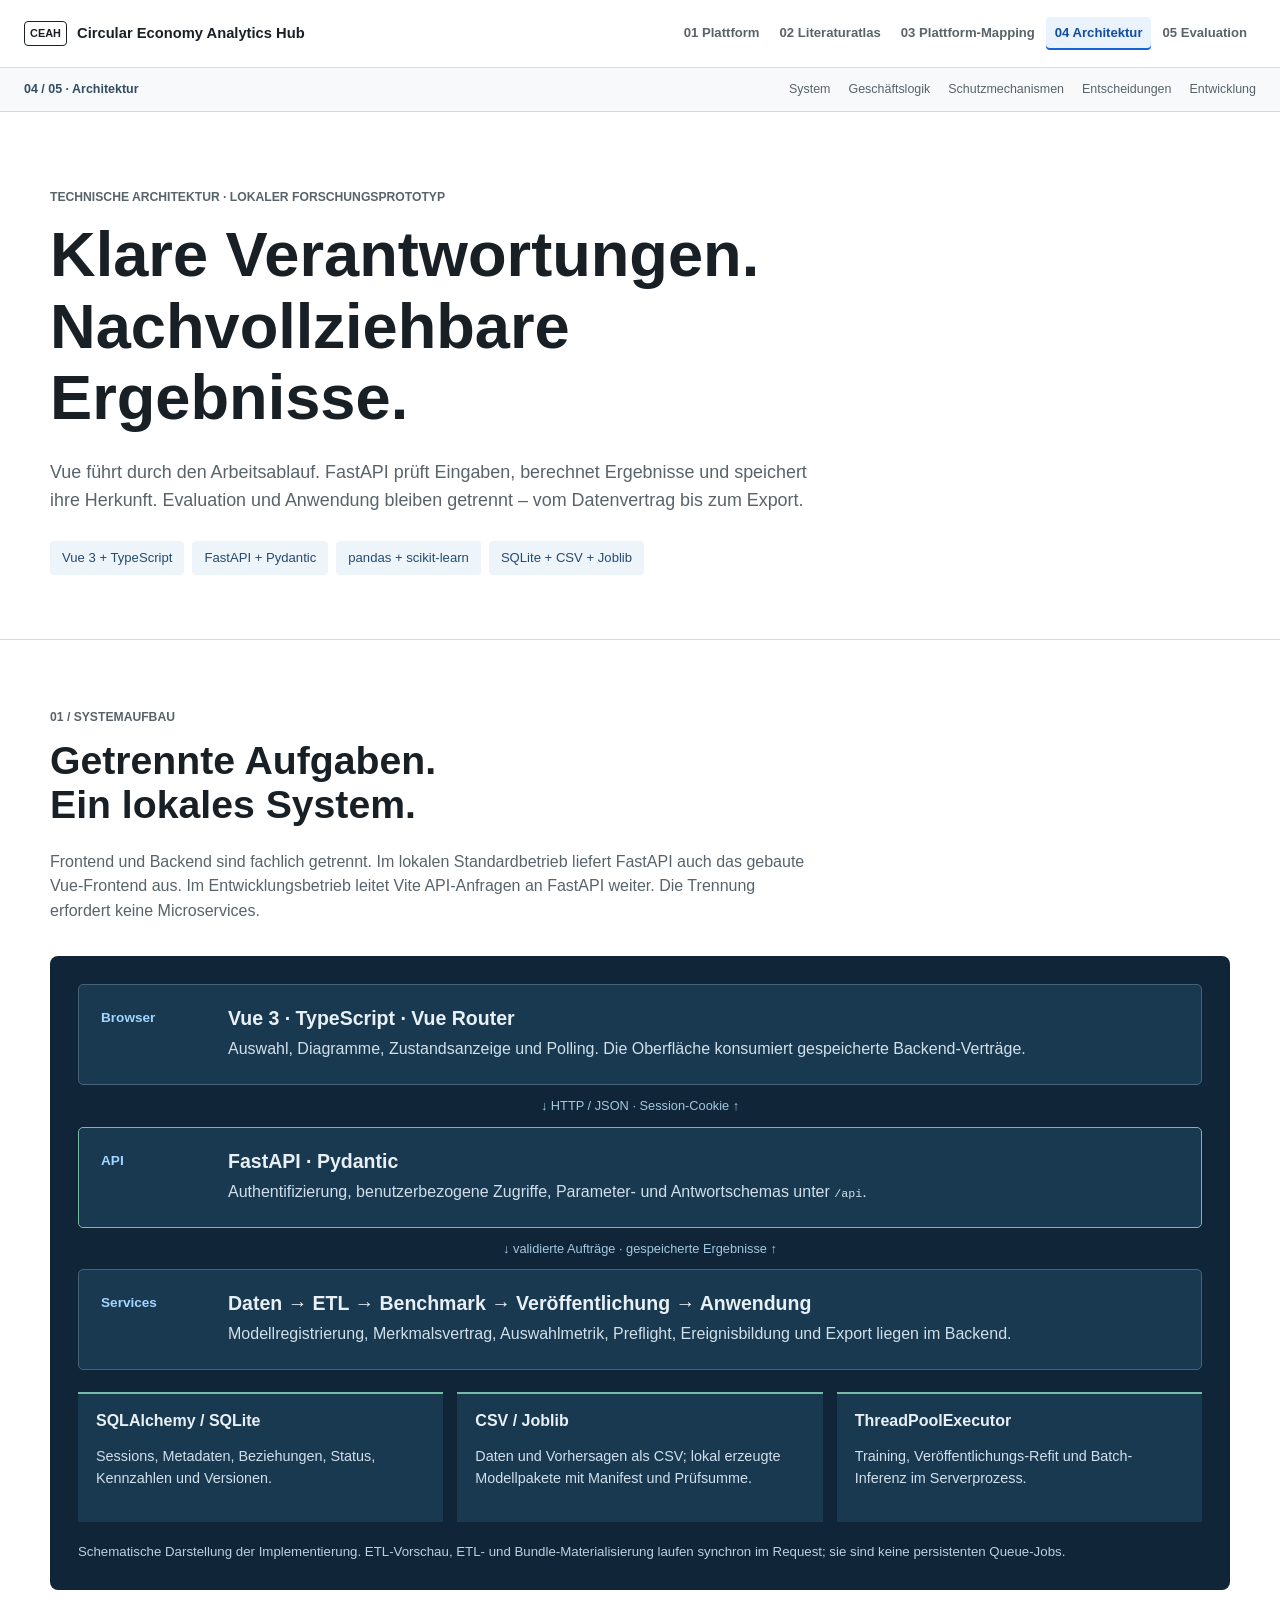
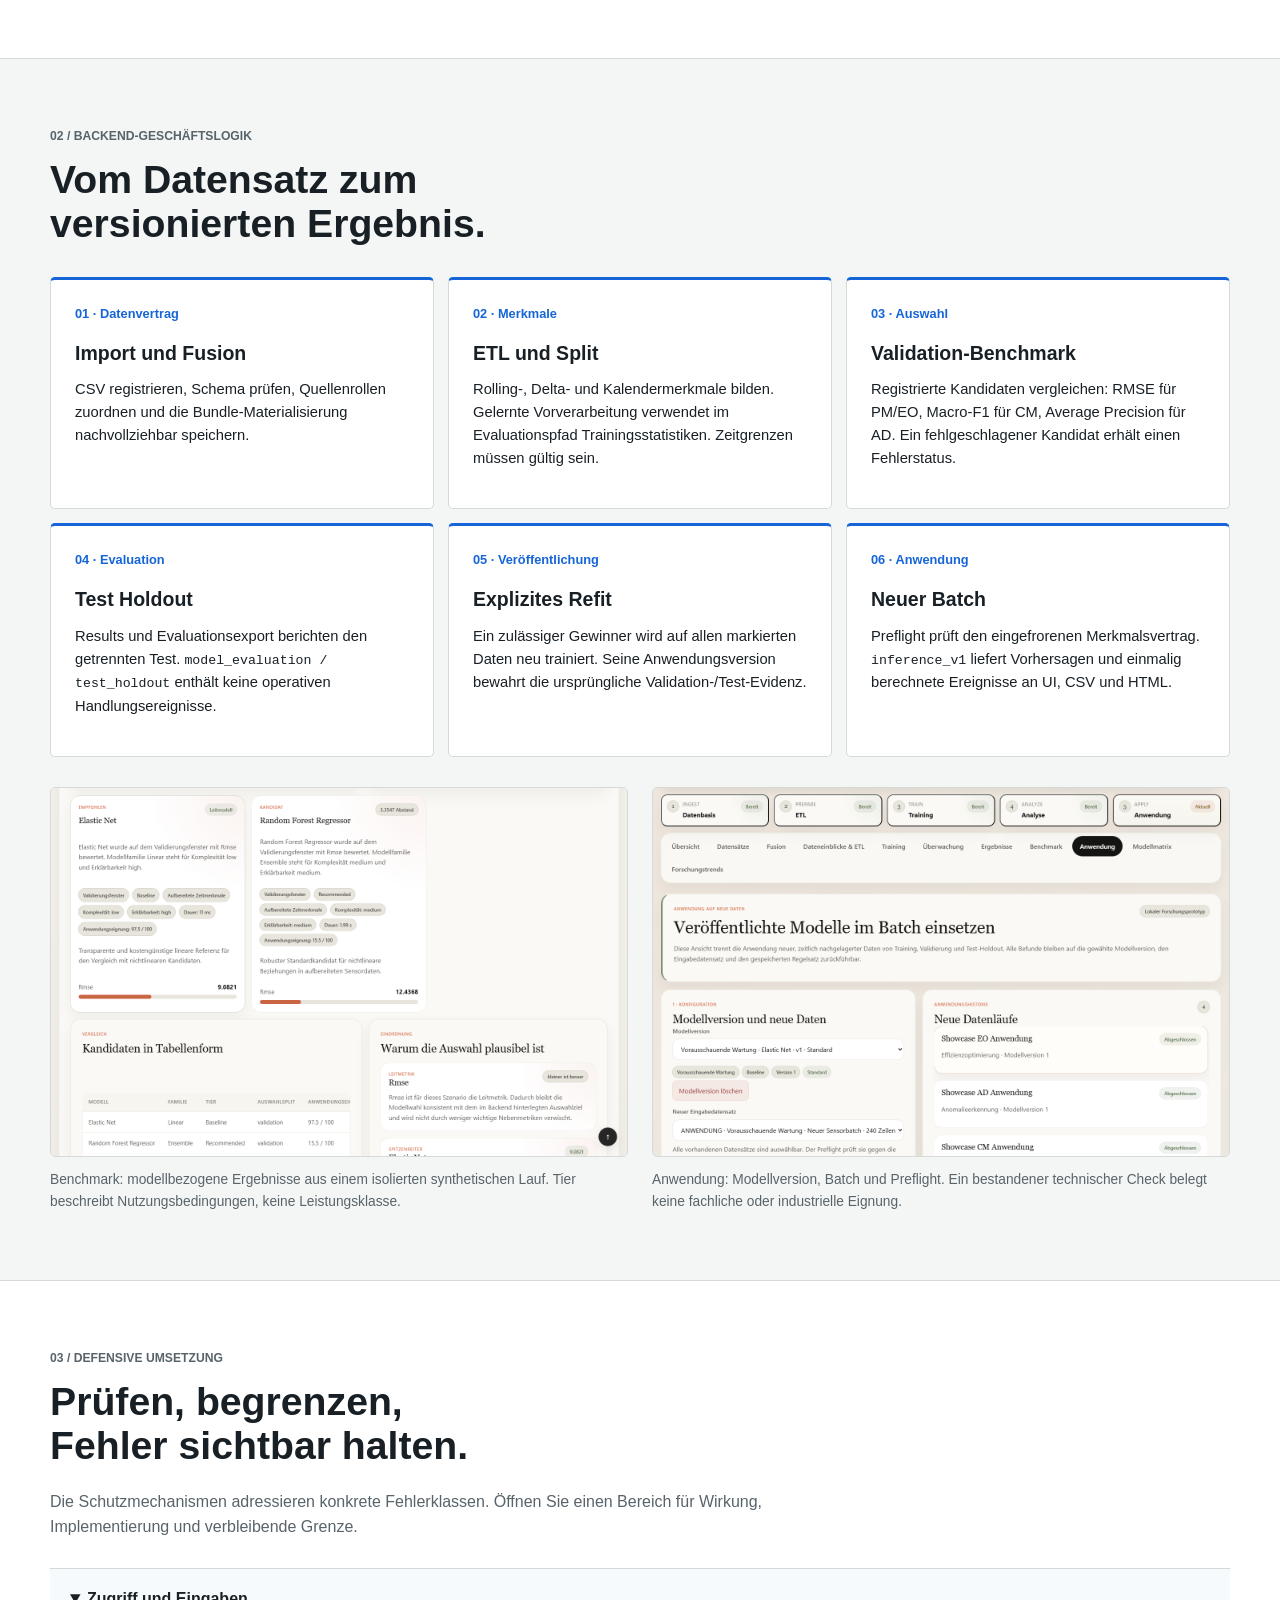
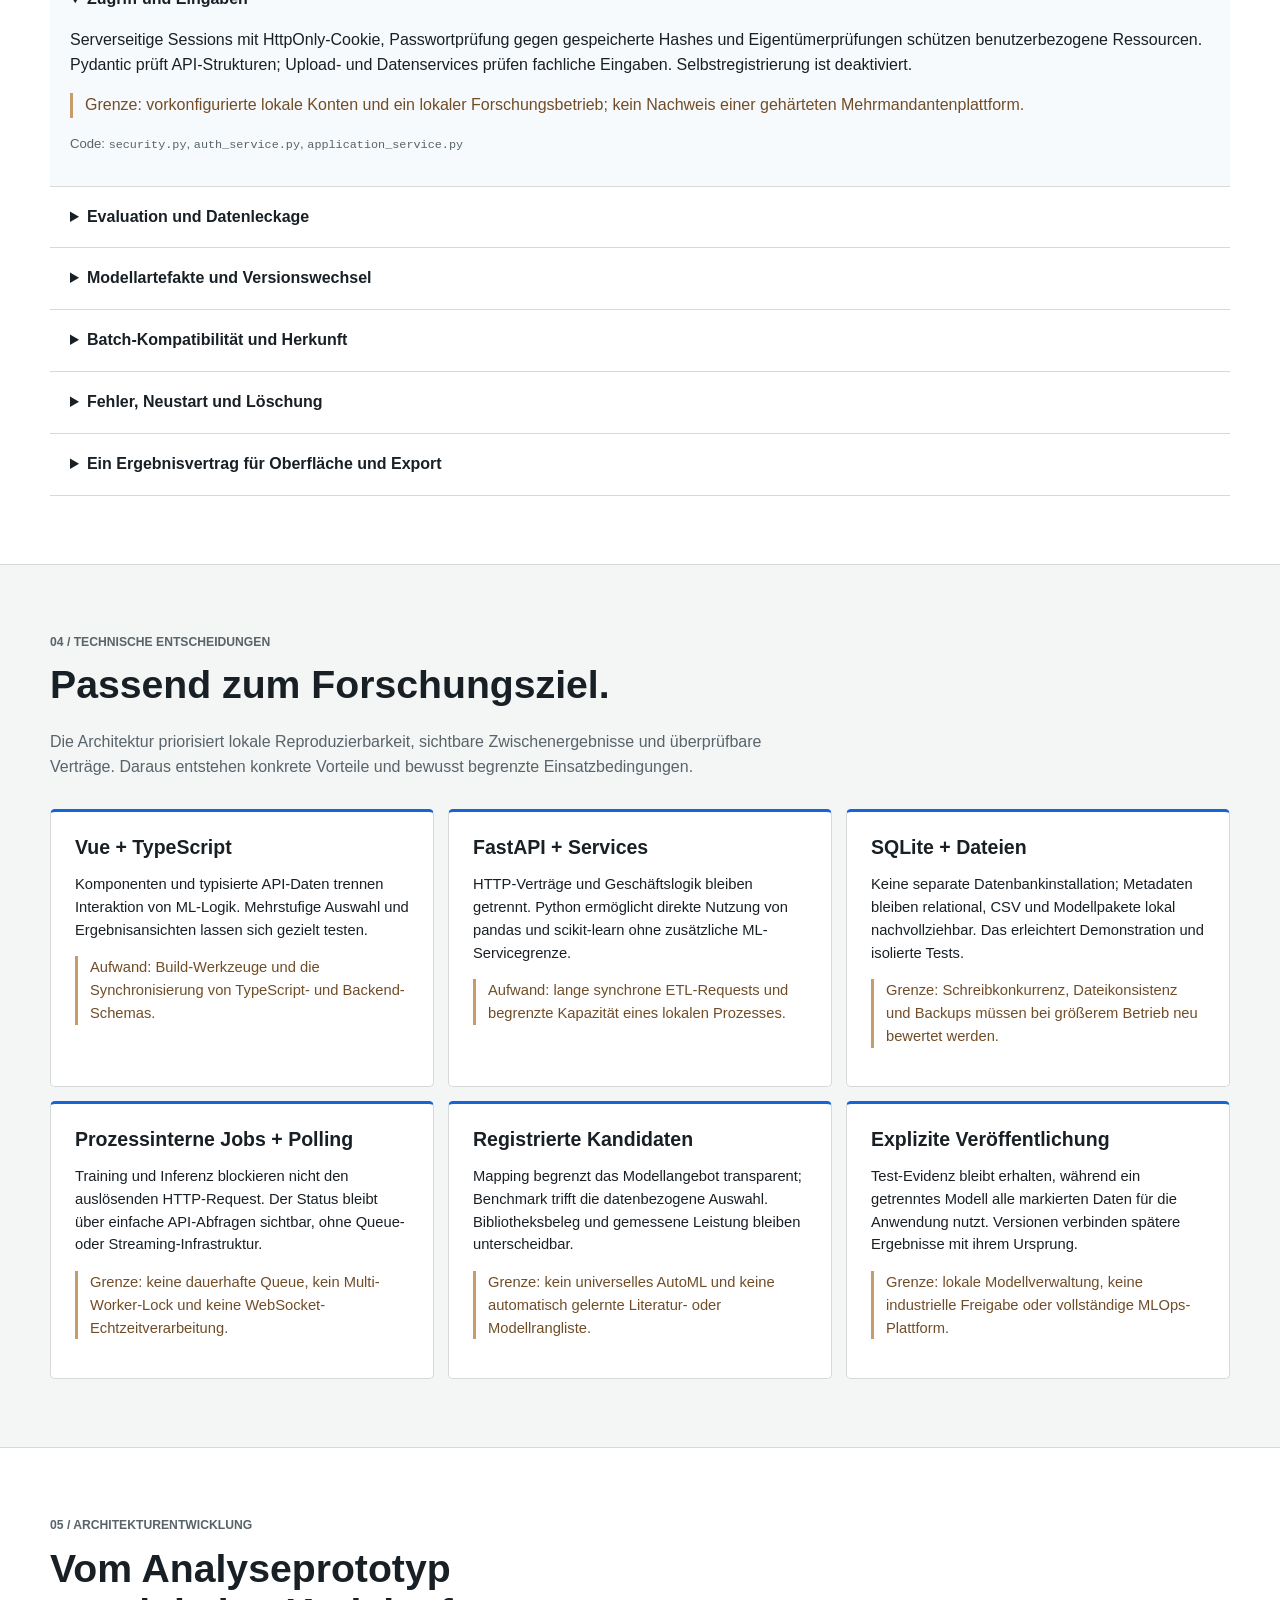
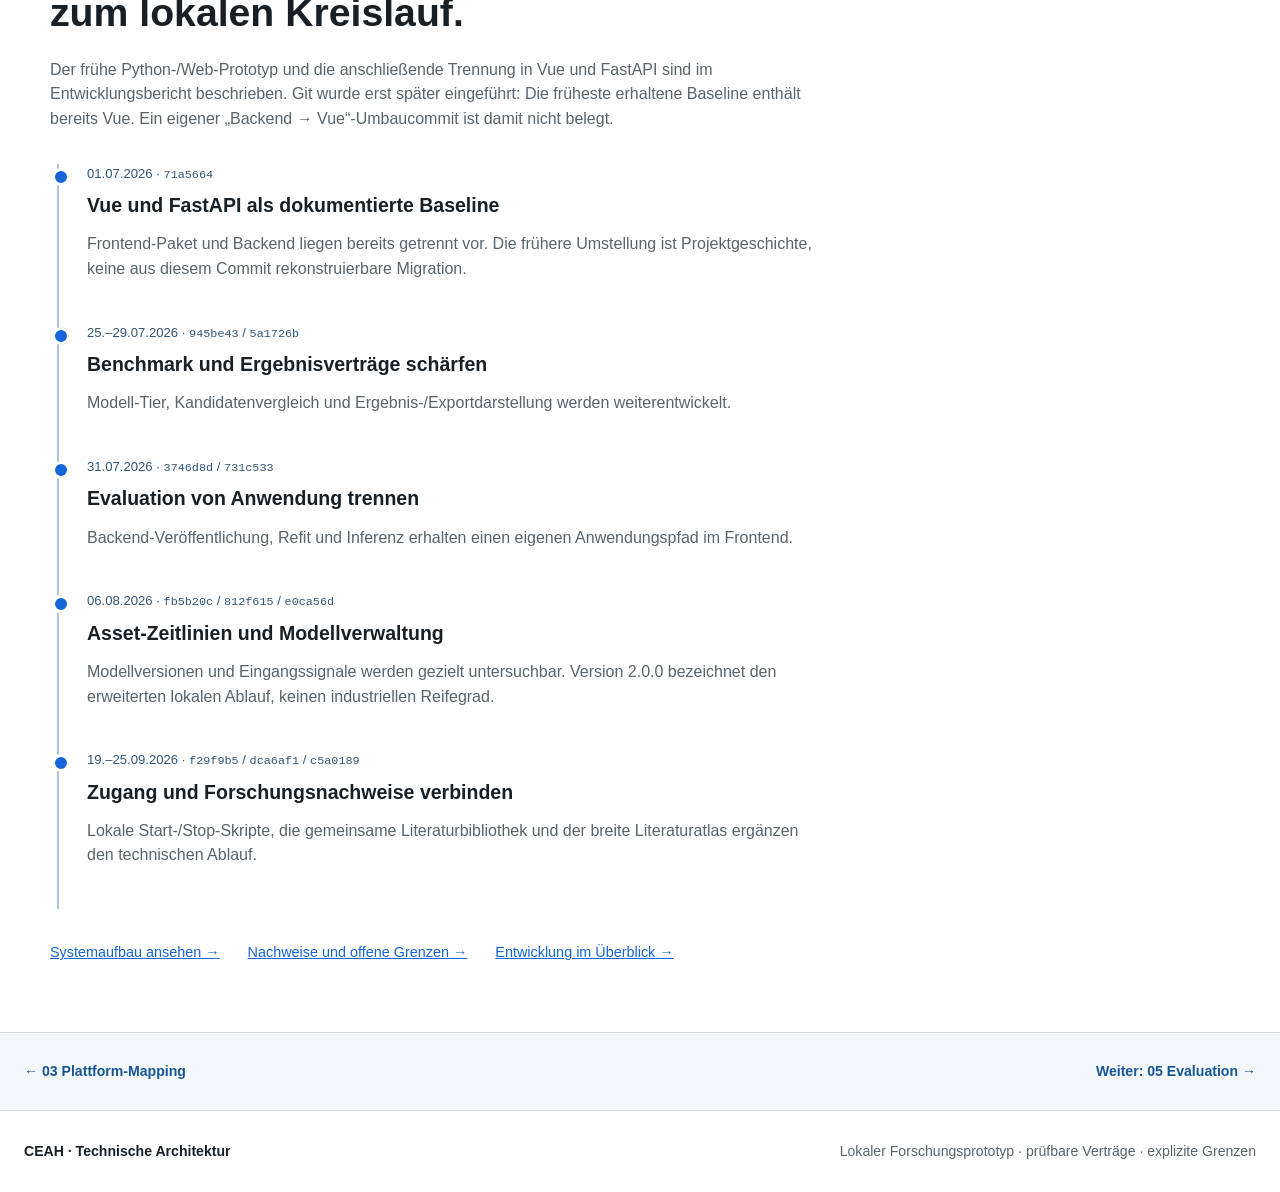
==== architecture.html @ 78226d2c "feat: publish current five-page showcase with literature atlas and architecture" ====
<!DOCTYPE html>
<html lang="de">
<head>
  <meta charset="UTF-8" />
  <meta name="viewport" content="width=device-width, initial-scale=1.0" />
  <meta name="description" content="Die Architektur von CEAH: Vue, FastAPI, lokale Datenhaltung und nachvollziehbare Verträge vom Benchmark bis zur Batch-Anwendung." />
  <title>Technische Architektur · CEAH</title>
  <link rel="icon" href="data:," />
  <link rel="stylesheet" href="./assets/site.css" />
  <link rel="stylesheet" href="./assets/architecture.css" />
</head>
<body class="architecture-page">
  <header class="site-nav" aria-label="Hauptnavigation">
    <a class="brand" href="./index.html"><span class="brand-mark" aria-hidden="true">CEAH</span><span>Circular Economy Analytics Hub</span></a>
    <nav class="nav-links" aria-label="Seitenfolge"><a href="./index.html">01 Plattform</a><a href="./nebula.html">02 Literaturatlas</a><a href="./mapping.html">03 Plattform-Mapping</a><a href="./architecture.html" aria-current="page">04 Architektur</a><a href="./evaluation.html">05 Evaluation</a></nav>
  </header>
  <nav class="section-nav" aria-label="Auf dieser Seite"><span>04 / 05 · Architektur</span><a href="#system">System</a><a href="#logic">Geschäftslogik</a><a href="#defenses">Schutzmechanismen</a><a href="#choices">Entscheidungen</a><a href="#evolution">Entwicklung</a></nav>
  <main id="top">
    <section class="arch-intro arch-width">
      <p class="eyebrow">Technische Architektur · Lokaler Forschungsprototyp</p>
      <h1>Klare Verantwortungen.<br>Nachvollziehbare Ergebnisse.</h1>
      <p class="arch-lead">Vue führt durch den Arbeitsablauf. FastAPI prüft Eingaben, berechnet Ergebnisse und speichert ihre Herkunft. Evaluation und Anwendung bleiben getrennt – vom Datenvertrag bis zum Export.</p>
      <div class="arch-tags"><span>Vue 3 + TypeScript</span><span>FastAPI + Pydantic</span><span>pandas + scikit-learn</span><span>SQLite + CSV + Joblib</span></div>
    </section>

    <section class="arch-section" id="system">
      <div class="arch-width">
        <p class="eyebrow">01 / Systemaufbau</p><h2>Getrennte Aufgaben.<br>Ein lokales System.</h2>
        <p>Frontend und Backend sind fachlich getrennt. Im lokalen Standardbetrieb liefert FastAPI auch das gebaute Vue-Frontend aus. Im Entwicklungsbetrieb leitet Vite API-Anfragen an FastAPI weiter. Die Trennung erfordert keine Microservices.</p>
        <figure class="arch-diagram" aria-labelledby="architecture-caption">
          <div class="arch-layer"><span>Browser</span><div><h3>Vue 3 · TypeScript · Vue Router</h3><p>Auswahl, Diagramme, Zustandsanzeige und Polling. Die Oberfläche konsumiert gespeicherte Backend-Verträge.</p></div></div>
          <div class="arch-connector">↓ HTTP / JSON · Session-Cookie ↑</div>
          <div class="arch-layer arch-layer-api"><span>API</span><div><h3>FastAPI · Pydantic</h3><p>Authentifizierung, benutzerbezogene Zugriffe, Parameter- und Antwortschemas unter <code>/api</code>.</p></div></div>
          <div class="arch-connector">↓ validierte Aufträge · gespeicherte Ergebnisse ↑</div>
          <div class="arch-layer"><span>Services</span><div><h3>Daten → ETL → Benchmark → Veröffentlichung → Anwendung</h3><p>Modellregistrierung, Merkmalsvertrag, Auswahlmetrik, Preflight, Ereignisbildung und Export liegen im Backend.</p></div></div>
          <div class="arch-storage"><article><h3>SQLAlchemy / SQLite</h3><p>Sessions, Metadaten, Beziehungen, Status, Kennzahlen und Versionen.</p></article><article><h3>CSV / Joblib</h3><p>Daten und Vorhersagen als CSV; lokal erzeugte Modellpakete mit Manifest und Prüfsumme.</p></article><article><h3>ThreadPoolExecutor</h3><p>Training, Veröffentlichungs-Refit und Batch-Inferenz im Serverprozess.</p></article></div>
          <figcaption id="architecture-caption">Schematische Darstellung der Implementierung. ETL-Vorschau, ETL- und Bundle-Materialisierung laufen synchron im Request; sie sind keine persistenten Queue-Jobs.</figcaption>
        </figure>
      </div>
    </section>

    <section class="arch-section arch-soft" id="logic">
      <div class="arch-width">
        <p class="eyebrow">02 / Backend-Geschäftslogik</p><h2>Vom Datensatz zum<br>versionierten Ergebnis.</h2>
        <ol class="arch-flow">
          <li><span>01 · Datenvertrag</span><h3>Import und Fusion</h3><p>CSV registrieren, Schema prüfen, Quellenrollen zuordnen und die Bundle-Materialisierung nachvollziehbar speichern.</p></li>
          <li><span>02 · Merkmale</span><h3>ETL und Split</h3><p>Rolling-, Delta- und Kalendermerkmale bilden. Gelernte Vorverarbeitung verwendet im Evaluationspfad Trainingsstatistiken. Zeitgrenzen müssen gültig sein.</p></li>
          <li><span>03 · Auswahl</span><h3>Validation-Benchmark</h3><p>Registrierte Kandidaten vergleichen: RMSE für PM/EO, Macro-F1 für CM, Average Precision für AD. Ein fehlgeschlagener Kandidat erhält einen Fehlerstatus.</p></li>
          <li><span>04 · Evaluation</span><h3>Test Holdout</h3><p>Results und Evaluationsexport berichten den getrennten Test. <code>model_evaluation / test_holdout</code> enthält keine operativen Handlungsereignisse.</p></li>
          <li><span>05 · Veröffentlichung</span><h3>Explizites Refit</h3><p>Ein zulässiger Gewinner wird auf allen markierten Daten neu trainiert. Seine Anwendungsversion bewahrt die ursprüngliche Validation-/Test-Evidenz.</p></li>
          <li><span>06 · Anwendung</span><h3>Neuer Batch</h3><p>Preflight prüft den eingefrorenen Merkmalsvertrag. <code>inference_v1</code> liefert Vorhersagen und einmalig berechnete Ereignisse an UI, CSV und HTML.</p></li>
        </ol>
        <div class="arch-gallery">
          <figure><img src="./assets/showcase-benchmark.png" alt="Aktueller Benchmark mit Kandidatenvergleich und Modellprofilen" loading="lazy" /><figcaption>Benchmark: modellbezogene Ergebnisse aus einem isolierten synthetischen Lauf. Tier beschreibt Nutzungsbedingungen, keine Leistungsklasse.</figcaption></figure>
          <figure><img src="./assets/showcase-application-preflight.png" alt="Anwendung mit Modellversion und erfolgreicher Prüfung eines neuen Batch" loading="lazy" /><figcaption>Anwendung: Modellversion, Batch und Preflight. Ein bestandener technischer Check belegt keine fachliche oder industrielle Eignung.</figcaption></figure>
        </div>
      </div>
    </section>

    <section class="arch-section" id="defenses">
      <div class="arch-width">
        <p class="eyebrow">03 / Defensive Umsetzung</p><h2>Prüfen, begrenzen,<br>Fehler sichtbar halten.</h2>
        <p>Die Schutzmechanismen adressieren konkrete Fehlerklassen. Öffnen Sie einen Bereich für Wirkung, Implementierung und verbleibende Grenze.</p>
        <div class="arch-defenses">
          <details open><summary>Zugriff und Eingaben</summary><p>Serverseitige Sessions mit HttpOnly-Cookie, Passwortprüfung gegen gespeicherte Hashes und Eigentümerprüfungen schützen benutzerbezogene Ressourcen. Pydantic prüft API-Strukturen; Upload- und Datenservices prüfen fachliche Eingaben. Selbstregistrierung ist deaktiviert.</p><p class="arch-limit">Grenze: vorkonfigurierte lokale Konten und ein lokaler Forschungsbetrieb; kein Nachweis einer gehärteten Mehrmandantenplattform.</p><p class="arch-source">Code: <code title="Modul im lokalen Forschungsartefakt">security.py</code>, <code title="Modul im lokalen Forschungsartefakt">auth_service.py</code>, <code title="Modul im lokalen Forschungsartefakt">application_service.py</code></p></details>
          <details><summary>Evaluation und Datenleckage</summary><p>Validation bestimmt den Gewinner; Test bleibt getrennte Bewertung. Imputation wird aus dem Trainingsfenster gelernt. Veröffentlichung erzeugt ein separates Refit-Modell und überschreibt keine Testkennzahlen. Optionale Zielwerte im neuen Batch erzeugen nur nachträgliche <code>observed_metrics</code>.</p><p class="arch-limit">Offene Grenze: Bei degenerierten Zeitstempeln kann ETL auf Zeilenpositionen zurückfallen und trotzdem <code>chronological_fixed</code> melden. Ein akzeptierter Datensatz garantiert deshalb nicht automatisch echte zeitliche Trennung.</p><p class="arch-source">Code: <code title="Modul im lokalen Forschungsartefakt">etl.py</code>, <code title="Modul im lokalen Forschungsartefakt">application_executor.py</code></p></details>
          <details><summary>Modellartefakte und Versionswechsel</summary><p>Vor dem Joblib-Laden werden Ready-Status, kontrollierter Pfad, Dateiexistenz und SHA-256 geprüft; Vertragsinhalt und Artefakt-ID erst nach der Deserialisierung. Neue Dateien entstehen temporär und werden mit <code>os.replace</code> ersetzt. Erst ein erfolgreicher Aufbau aktiviert eine neue Standardversion unter einem prozesslokalen Lock.</p><p class="arch-limit">Grenze: vertrauenswürdige lokal erzeugte Dateien und Metadaten bleiben Voraussetzung. Prüfsummen machen fremde Joblib-Dateien nicht sicher. Dateisystem und SQLite bilden keine gemeinsame verteilte Transaktion.</p><p class="arch-source">Code: <code title="Modul im lokalen Forschungsartefakt">application_executor.py</code></p></details>
          <details><summary>Batch-Kompatibilität und Herkunft</summary><p>Preflight prüft Zeit-/Gerätespalten, Merkmale, Typen und Zeitfortsetzung bekannter Geräte. Unbekannte Geräte werden als Cold Start markiert. Eingabeprüfsummen erkennen Änderungen während des Einlesens. Modellversion und Regelsnapshot bleiben mit dem Anwendungslauf verbunden.</p><p class="arch-limit">Offene Grenzen: Die API blockiert abweichende Szenariometadaten derzeit vor dem technischen Preflight. Die Trainingsrolle eines beschrifteten Anwendungs-Presets wird noch nicht an jedem Einstieg erzwungen. Schema-Kompatibilität erkennt zudem keine beliebige fachliche Drift.</p><p class="arch-source">Code: <code title="Modul im lokalen Forschungsartefakt">application_features.py</code>, <code title="Modul im lokalen Forschungsartefakt">experiment_service.py</code></p></details>
          <details><summary>Fehler, Neustart und Löschung</summary><p>Kandidatenfehler werden im Benchmark protokolliert. Jobfehler führen zu Rollback, Aufräumen partieller Ausgaben und gespeichertem Fehlerstatus. Beim Start werden unterbrochene Anwendungsläufe und Modellaufbauten erkannt. Referenzierte Modellversionen und Versionen im Aufbau sind vor Löschung geschützt.</p><p class="arch-limit">Grenze: Die Jobs leben im Serverprozess. Neustarterkennung ist kein automatischer Wiederanlauf und keine dauerhafte verteilte Queue. Eine neue Standardversion ersetzt die bisherige erst nach erfolgreichem Aufbau.</p><p class="arch-source">Code: <code title="Modul im lokalen Forschungsartefakt">experiment_executor.py</code>, <code title="Modul im lokalen Forschungsartefakt">application_service.py</code>, <code title="Modul im lokalen Forschungsartefakt">application_executor.py</code></p></details>
          <details><summary>Ein Ergebnisvertrag für Oberfläche und Export</summary><p>Das Backend erzeugt die kanonischen <code>action_events</code> der Anwendung einmal. Oberfläche, Inferenz-CSV und HTML-Bericht verwenden denselben gespeicherten Lauf. Die Zeitreihen-API ändert nur die Ansicht, nicht Modellentscheidung oder Ereignisse.</p><p class="arch-limit">Grenze: Vertragstests prüfen Softwarekonsistenz. Sie bestätigen weder industrielle Schwellenwerte noch einen kausalen Nutzen der vorgeschlagenen Handlungsfenster.</p><p class="arch-source">Code: <code title="Modul im lokalen Forschungsartefakt">scenario_results.py</code>, <code title="Modul im lokalen Forschungsartefakt">export_service.py</code></p></details>
        </div>
      </div>
    </section>

    <section class="arch-section arch-soft" id="choices">
      <div class="arch-width"><p class="eyebrow">04 / Technische Entscheidungen</p><h2>Passend zum Forschungsziel.</h2><p>Die Architektur priorisiert lokale Reproduzierbarkeit, sichtbare Zwischenergebnisse und überprüfbare Verträge. Daraus entstehen konkrete Vorteile und bewusst begrenzte Einsatzbedingungen.</p>
        <div class="arch-decisions">
          <article><h3>Vue + TypeScript</h3><p>Komponenten und typisierte API-Daten trennen Interaktion von ML-Logik. Mehrstufige Auswahl und Ergebnisansichten lassen sich gezielt testen.</p><p class="arch-limit">Aufwand: Build-Werkzeuge und die Synchronisierung von TypeScript- und Backend-Schemas.</p></article>
          <article><h3>FastAPI + Services</h3><p>HTTP-Verträge und Geschäftslogik bleiben getrennt. Python ermöglicht direkte Nutzung von pandas und scikit-learn ohne zusätzliche ML-Servicegrenze.</p><p class="arch-limit">Aufwand: lange synchrone ETL-Requests und begrenzte Kapazität eines lokalen Prozesses.</p></article>
          <article><h3>SQLite + Dateien</h3><p>Keine separate Datenbankinstallation; Metadaten bleiben relational, CSV und Modellpakete lokal nachvollziehbar. Das erleichtert Demonstration und isolierte Tests.</p><p class="arch-limit">Grenze: Schreibkonkurrenz, Dateikonsistenz und Backups müssen bei größerem Betrieb neu bewertet werden.</p></article>
          <article><h3>Prozessinterne Jobs + Polling</h3><p>Training und Inferenz blockieren nicht den auslösenden HTTP-Request. Der Status bleibt über einfache API-Abfragen sichtbar, ohne Queue- oder Streaming-Infrastruktur.</p><p class="arch-limit">Grenze: keine dauerhafte Queue, kein Multi-Worker-Lock und keine WebSocket-Echtzeitverarbeitung.</p></article>
          <article><h3>Registrierte Kandidaten</h3><p>Mapping begrenzt das Modellangebot transparent; Benchmark trifft die datenbezogene Auswahl. Bibliotheksbeleg und gemessene Leistung bleiben unterscheidbar.</p><p class="arch-limit">Grenze: kein universelles AutoML und keine automatisch gelernte Literatur- oder Modellrangliste.</p></article>
          <article><h3>Explizite Veröffentlichung</h3><p>Test-Evidenz bleibt erhalten, während ein getrenntes Modell alle markierten Daten für die Anwendung nutzt. Versionen verbinden spätere Ergebnisse mit ihrem Ursprung.</p><p class="arch-limit">Grenze: lokale Modellverwaltung, keine industrielle Freigabe oder vollständige MLOps-Plattform.</p></article>
        </div>
      </div>
    </section>

    <section class="arch-section" id="evolution">
      <div class="arch-width"><p class="eyebrow">05 / Architekturentwicklung</p><h2>Vom Analyseprototyp<br>zum lokalen Kreislauf.</h2>
        <p>Der frühe Python-/Web-Prototyp und die anschließende Trennung in Vue und FastAPI sind im Entwicklungsbericht beschrieben. Git wurde erst später eingeführt: Die früheste erhaltene Baseline enthält bereits Vue. Ein eigener „Backend → Vue“-Umbaucommit ist damit nicht belegt.</p>
        <ol class="arch-history">
          <li><span>01.07.2026 · <code>71a5664</code></span><h3>Vue und FastAPI als dokumentierte Baseline</h3><p>Frontend-Paket und Backend liegen bereits getrennt vor. Die frühere Umstellung ist Projektgeschichte, keine aus diesem Commit rekonstruierbare Migration.</p></li>
          <li><span>25.–29.07.2026 · <code>945be43</code> / <code>5a1726b</code></span><h3>Benchmark und Ergebnisverträge schärfen</h3><p>Modell-Tier, Kandidatenvergleich und Ergebnis-/Exportdarstellung werden weiterentwickelt.</p></li>
          <li><span>31.07.2026 · <code>3746d8d</code> / <code>731c533</code></span><h3>Evaluation von Anwendung trennen</h3><p>Backend-Veröffentlichung, Refit und Inferenz erhalten einen eigenen Anwendungspfad im Frontend.</p></li>
          <li><span>06.08.2026 · <code>fb5b20c</code> / <code>812f615</code> / <code>e0ca56d</code></span><h3>Asset-Zeitlinien und Modellverwaltung</h3><p>Modellversionen und Eingangssignale werden gezielt untersuchbar. Version 2.0.0 bezeichnet den erweiterten lokalen Ablauf, keinen industriellen Reifegrad.</p></li>
          <li><span>19.–25.09.2026 · <code>f29f9b5</code> / <code>dca6af1</code> / <code>c5a0189</code></span><h3>Zugang und Forschungsnachweise verbinden</h3><p>Lokale Start-/Stop-Skripte, die gemeinsame Literaturbibliothek und der breite Literaturatlas ergänzen den technischen Ablauf.</p></li>
        </ol>
        <div class="arch-reading"><a href="./architecture.html#system">Systemaufbau ansehen →</a><a href="./index.html#evidence">Nachweise und offene Grenzen →</a><a href="./architecture.html#evolution">Entwicklung im Überblick →</a></div>
      </div>
    </section>
  </main>
  <nav class="page-sequence" aria-label="Weiter durch das Showcase"><a href="./mapping.html">← 03 Plattform-Mapping</a><a href="./evaluation.html">Weiter: 05 Evaluation →</a></nav>
  <footer class="site-footer"><strong>CEAH · Technische Architektur</strong><span>Lokaler Forschungsprototyp · prüfbare Verträge · explizite Grenzen</span></footer>
</body>
</html>
---- assets/site.css ----
:root {
  --paper: #ffffff;
  --mist: #f4f6f5;
  --line: #d5d9d7;
  --ink: #182026;
  --muted: #58636a;
  --blue: #1665d8;
  --blue-dark: #0e4faa;
  --green: #19785d;
  --amber: #a66116;
  --radius: 6px;
  --container: 1180px;
  --font: "Segoe UI", "Helvetica Neue", Arial, sans-serif;
}

* { box-sizing: border-box; }
html { scroll-behavior: smooth; scroll-padding-top: 76px; }
body { margin: 0; overflow-x: hidden; color: var(--ink); background: var(--paper); font-family: var(--font); line-height: 1.55; }
img { display: block; max-width: 100%; }
a { color: inherit; }
button, input, select, textarea { font: inherit; }
h1, h2, h3, p, li, small, strong, span { overflow-wrap: break-word; }
h1, h2, h3 { margin: 0; letter-spacing: 0; font-weight: 620; line-height: 1.13; }
h1 { max-width: 18ch; font-size: 3.95rem; }
h2 { max-width: 20ch; font-size: 2.45rem; }
h3 { font-size: 1.22rem; }

.scroll-progress { position: fixed; z-index: 100; top: 0; left: 0; width: 0; height: 3px; background: var(--blue); }
.site-nav { position: sticky; z-index: 90; top: 0; display: flex; min-height: 68px; align-items: center; justify-content: space-between; gap: 20px; padding: 10px max(24px, calc((100% - 1360px) / 2)); border-bottom: 1px solid rgba(213, 217, 215, .86); background: rgba(255, 255, 255, .96); backdrop-filter: blur(12px); }
.brand { display: inline-flex; min-width: 0; align-items: center; gap: 10px; font-size: .92rem; font-weight: 700; text-decoration: none; }
.brand-mark { display: grid; width: 43px; height: 25px; place-items: center; border: 1px solid var(--ink); border-radius: 4px; font-size: .68rem; }
.nav-links { display: flex; flex-wrap: wrap; justify-content: flex-end; gap: 2px; }
.nav-links a { padding: 6px 9px; border-radius: 4px; color: var(--muted); font-size: .82rem; font-weight: 650; text-decoration: none; }
.nav-links a:hover, .nav-links a.active { background: var(--mist); color: var(--ink); }
.nav-links a[aria-current="page"] { background: #eaf2fc; color: #124d9e; box-shadow: inset 0 -2px #1665d8; }
.section-nav { display: flex; flex-wrap: wrap; gap: 7px 18px; padding: 12px max(24px, calc((100% - 1360px) / 2)); border-bottom: 1px solid var(--line); background: #f7f9fa; font-size: .78rem; }
.section-nav span { color: #324c62; font-weight: 700; margin-right: auto; }
.section-nav a { color: var(--muted); text-decoration: none; }
.section-nav a:hover, .section-nav a.active { color: var(--blue); text-decoration: underline; text-underline-offset: 4px; }
.page-sequence { display: flex; justify-content: space-between; flex-wrap: wrap; gap: 18px; padding: 28px max(24px, calc((100% - 1280px) / 2)); border-top: 1px solid var(--line); background: #f4f7fa; }
.page-sequence a { font-size: .88rem; color: #165597; text-decoration: none; font-weight: 700; }
.page-sequence a:hover { text-decoration: underline; }
@media (max-width: 780px) { html { scroll-padding-top: 150px; } .section-nav span { flex-basis: 100%; } }
@media (max-width: 540px) { .section-nav, .page-sequence { padding-inline: 16px; } .nav-links { display: grid; grid-template-columns: 1fr 1fr; width: 100%; gap: 4px; } .nav-links a { padding: 6px; font-size: .76rem; } }

.hero { position: relative; display: grid; min-height: min(760px, calc(100svh - 68px)); align-items: center; overflow: hidden; color: var(--paper); background: var(--ink); }
.hero-image, .hero-shade { position: absolute; inset: 0; width: 100%; height: 100%; }
.hero-image { object-fit: cover; object-position: center top; }
.hero-shade { background: rgba(13, 20, 25, .84); }
.hero-shade::before { position: absolute; inset: 0 39% 0 0; background: rgba(13, 20, 25, .80); content: ""; }
.hero-copy { position: relative; z-index: 1; width: min(100% - 48px, var(--container)); margin: 0 auto; padding: 74px 0 112px; }
.hero-copy .eyebrow { color: #d3e3ff; }
.hero-copy p:not(.eyebrow) { max-width: 58ch; margin: 22px 0 0; color: #edf3f7; font-size: 1.1rem; }
.eyebrow, .section-label, .step-label { margin: 0 0 12px; color: var(--muted); font-size: .76rem; font-weight: 750; letter-spacing: 0; text-transform: uppercase; }
.hero-actions { display: flex; flex-wrap: wrap; gap: 12px; margin-top: 30px; }
.primary-action, .secondary-action { display: inline-flex; min-height: 42px; align-items: center; justify-content: center; padding: 8px 16px; border: 1px solid transparent; border-radius: 5px; font-size: .9rem; font-weight: 700; text-decoration: none; }
.primary-action { background: var(--blue); color: var(--paper); }
.primary-action:hover { background: var(--blue-dark); }
.secondary-action { border-color: rgba(255, 255, 255, .54); background: rgba(255, 255, 255, .08); color: var(--paper); }
.secondary-action:hover { background: rgba(255, 255, 255, .16); }
.hero-next { position: absolute; z-index: 1; bottom: 22px; left: 50%; transform: translateX(-50%); color: #e9eff3; font-size: .82rem; font-weight: 700; text-decoration: none; }
.hero-next::after { display: block; width: 1px; height: 22px; margin: 7px auto 0; background: currentColor; content: ""; }

.chapter { padding: 86px max(24px, calc((100% - 1360px) / 2)); border-top: 1px solid var(--line); }
.chapter-soft { background: var(--mist); }
.chapter-dark { background: var(--ink); color: var(--paper); }
.chapter-dark .section-label, .chapter-dark .section-head > p { color: #cbd4db; }
.section-head { display: grid; grid-template-columns: minmax(250px, .9fr) minmax(300px, 1.1fr); gap: 54px; width: min(100%, var(--container)); margin: 0 auto 38px; }
.section-head > p { max-width: 64ch; margin: 0; color: var(--muted); font-size: 1rem; }

.capability-grid { display: grid; grid-template-columns: repeat(5, minmax(0, 1fr)); gap: 12px; width: min(100%, var(--container)); margin: 0 auto; }
.capability-grid article { min-width: 0; min-height: 224px; padding: 21px; border: 1px solid var(--line); border-top: 3px solid var(--blue); border-radius: var(--radius); background: var(--paper); }
.capability-grid span, .mapping-layers span, .process-lane span { display: block; color: var(--blue); font-size: .76rem; font-weight: 800; }
.capability-grid h3 { margin-top: 43px; }
.capability-grid p { margin: 12px 0 0; color: var(--muted); font-size: .93rem; }
.motivation-grid { display: grid; grid-template-columns: repeat(4, minmax(0, 1fr)); gap: 12px; width: min(100%, var(--container)); margin: 18px auto 0; }
.motivation-grid article { min-width: 0; padding: 22px; border-top: 3px solid var(--blue); background: var(--mist); }
.motivation-grid span, .system-grid span, .evidence-chain span, .dsr-grid span { color: var(--blue); font-size: .75rem; font-weight: 800; }
.motivation-grid h3, .system-grid h3, .evidence-chain h3, .dsr-grid h3 { margin-top: 15px; font-size: 1rem; }
.motivation-grid p, .system-grid p, .evidence-chain p, .dsr-grid p { margin: 10px 0 0; color: var(--muted); font-size: .88rem; }

.contract-grid { display: grid; grid-template-columns: repeat(2, minmax(0, 1fr)); gap: 16px; width: min(100%, var(--container)); margin: 0 auto; }
.contract-card { padding: 28px; border: 1px solid var(--line); border-radius: var(--radius); background: var(--paper); }
.contract-card-emphasis { border-top: 4px solid var(--green); }
.contract-card h3 { margin-top: 8px; }
.contract-card p:not(.step-label) { max-width: 62ch; margin: 14px 0 0; color: var(--muted); }
.contract-card ul, .explain-grid ul, .status-grid ul { margin: 18px 0 0; padding-left: 18px; }
.contract-card li, .explain-grid li, .status-grid li { margin-top: 7px; }
.system-grid { display: grid; grid-template-columns: repeat(5, minmax(0, 1fr)); width: min(100%, var(--container)); margin: 20px auto 0; overflow: hidden; border: 1px solid var(--line); border-radius: var(--radius); background: var(--paper); }
.system-grid article { min-width: 0; min-height: 196px; padding: 20px; border-right: 1px solid var(--line); }
.system-grid article:last-child { border-right: 0; }
.process-lane, .mapping-layers { display: grid; grid-template-columns: repeat(7, minmax(0, 1fr)); width: min(100%, var(--container)); margin: 20px auto 0; padding: 0; list-style: none; overflow: hidden; border: 1px solid var(--line); border-radius: var(--radius); background: var(--paper); }
.process-lane li { min-width: 0; min-height: 144px; padding: 18px; border-right: 1px solid var(--line); }
.process-lane li:last-child { border-right: 0; }
.process-lane strong, .mapping-layers strong { display: block; margin-top: 22px; font-size: .95rem; }
.process-lane small, .mapping-layers small { display: block; margin-top: 8px; color: var(--muted); font-size: .82rem; }

.mapping-layers { grid-template-columns: repeat(6, minmax(0, 1fr)); }
.mapping-layers li { min-width: 0; min-height: 205px; padding: 21px; border-right: 1px solid var(--line); }
.mapping-layers li:last-child { border-right: 0; background: #edf5ff; }
.scenario-map { display: grid; grid-template-columns: repeat(4, minmax(0, 1fr)); gap: 12px; width: min(100%, var(--container)); margin: 18px auto 0; }
.scenario-map article { min-width: 0; min-height: 188px; padding: 20px; border-left: 3px solid var(--green); background: var(--mist); }
.scenario-map p { margin: 14px 0 0; color: var(--muted); font-size: .89rem; }
.scenario-map strong, .scenario-map small { display: block; margin-top: 12px; font-size: .88rem; }
.scenario-map small { color: var(--muted); }
.boundary-note { width: min(100%, var(--container)); margin: 20px auto 0; padding: 16px 18px; border-left: 3px solid var(--amber); background: #fff8ef; color: #6f4a1b; font-size: .92rem; }

.workflow-browser { width: min(100%, var(--container)); margin: 0 auto; border: 1px solid rgba(255, 255, 255, .25); border-radius: var(--radius); overflow: hidden; }
.workflow-phase-list { display: grid; grid-template-columns: repeat(5, minmax(0, 1fr)); gap: 0; border-bottom: 1px solid rgba(255, 255, 255, .22); }
.workflow-phase { display: flex; min-width: 0; flex-wrap: wrap; align-content: flex-start; padding: 0 5px 5px; border-right: 1px solid rgba(255, 255, 255, .15); }
.workflow-phase:last-child { border-right: 0; }
.workflow-phase-label { width: 100%; padding: 9px 7px 7px; color: #aebbc4; font-size: .68rem; font-weight: 750; letter-spacing: 0; text-transform: uppercase; }
.workflow-tab { display: flex; min-width: 0; min-height: 42px; flex: 1 1 auto; align-items: center; justify-content: space-between; gap: 9px; margin: 0 2px 4px; padding: 9px 10px; border: 1px solid rgba(255, 255, 255, .27); border-radius: 4px; background: rgba(255, 255, 255, .06); color: #edf2f5; cursor: pointer; font-size: .82rem; font-weight: 700; text-align: left; }
.workflow-tab::after { content: "›"; flex: 0 0 auto; color: #8fb8ff; font-size: 1.08rem; line-height: 1; }
.workflow-tab:hover { border-color: rgba(255, 255, 255, .7); background: rgba(255, 255, 255, .14); }
.workflow-tab:focus-visible { outline: 3px solid #8fb8ff; outline-offset: 2px; }
.workflow-tab.is-active { border-color: var(--paper); background: var(--paper); color: var(--ink); box-shadow: inset 3px 0 0 var(--green); }
.workflow-tab.is-active::after { color: var(--green); }
.workflow-screen { display: grid; grid-template-columns: minmax(0, 1.35fr) minmax(290px, .65fr); background: #11181d; }
.workflow-screen figure { min-width: 0; margin: 0; background: #0d1216; }
.workflow-screen figure img { width: 100%; height: 100%; aspect-ratio: 16 / 9; object-fit: cover; object-position: center top; }
.workflow-copy { display: flex; min-width: 0; flex-direction: column; justify-content: center; padding: 30px; }
.workflow-copy .step-label { color: #bad4ff; }
.workflow-copy p:not(.step-label) { margin: 15px 0 0; color: #dce3e8; }
.workflow-evidence { margin-top: 24px !important; color: #a4d1c1 !important; font-size: .88rem; font-weight: 700; }

.application-detail { display: grid; grid-template-columns: minmax(0, 1.1fr) minmax(300px, .9fr); align-items: stretch; width: min(100%, var(--container)); margin: 0 auto; overflow: hidden; border: 1px solid var(--line); border-radius: var(--radius); background: var(--paper); }
.application-detail figure { min-width: 0; margin: 0; background: #eef2f4; }
.application-detail img { width: 100%; height: 100%; aspect-ratio: 16 / 9; object-fit: cover; object-position: center top; }
.application-detail > div { display: flex; flex-direction: column; justify-content: center; padding: 30px; }
.application-detail h3 { max-width: 20ch; }
.application-detail p:not(.step-label) { margin: 14px 0 0; color: var(--muted); }
.scenario-gallery { display: grid; grid-template-columns: repeat(2, minmax(0, 1fr)); gap: 16px; width: min(100%, var(--container)); margin: 18px auto 0; }
.scenario-gallery article { display: grid; grid-template-columns: 1fr; min-width: 0; overflow: hidden; border: 1px solid var(--line); border-radius: var(--radius); background: var(--paper); }
.scenario-gallery figure { min-width: 0; margin: 0; background: #eef2f4; }
.scenario-gallery img { display: block; width: 100%; height: auto; }
.scenario-gallery article > div { display: flex; flex-direction: column; justify-content: center; padding: 19px; }
.scenario-gallery span { color: var(--blue); font-size: .76rem; font-weight: 800; }
.scenario-gallery h3 { margin-top: 8px; font-size: 1.04rem; }
.scenario-gallery p { margin: 10px 0 0; color: var(--muted); font-size: .88rem; }

.explain-grid, .status-grid { display: grid; grid-template-columns: repeat(2, minmax(0, 1fr)); gap: 16px; width: min(100%, var(--container)); margin: 0 auto; }
.explain-grid article { min-width: 0; padding: 28px; border: 1px solid var(--line); border-radius: var(--radius); background: var(--paper); }
.explain-grid article:last-child { border-top: 4px solid var(--green); }
.explain-grid p:not(.step-label) { margin: 15px 0 0; color: var(--muted); }
.evidence-chain { display: grid; grid-template-columns: repeat(4, minmax(0, 1fr)); gap: 12px; width: min(100%, var(--container)); margin: 18px auto 0; }
.evidence-chain article { min-width: 0; padding: 22px; border-left: 3px solid var(--green); background: var(--mist); }
.dsr-grid { display: grid; grid-template-columns: repeat(3, minmax(0, 1fr)); gap: 12px; width: min(100%, var(--container)); margin: 0 auto; }
.dsr-grid article { min-width: 0; padding: 22px; border: 1px solid var(--line); border-radius: var(--radius); background: var(--paper); }
.dsr-grid article:nth-child(5) { border-top: 3px solid var(--amber); }
.dsr-loop { display: flex; align-items: center; justify-content: space-between; gap: 18px; width: min(100%, var(--container)); margin: 14px auto 22px; padding: 15px 18px; border-left: 3px solid var(--blue); background: #edf5ff; }
.dsr-loop span { color: var(--blue); font-size: .76rem; font-weight: 800; text-transform: uppercase; }
.dsr-loop strong { text-align: center; }
.status-grid { grid-template-columns: repeat(3, minmax(0, 1fr)); }
.status-grid article { min-width: 0; min-height: 300px; padding: 25px; border: 1px solid var(--line); border-radius: var(--radius); background: var(--paper); }
.status-grid article:nth-child(1) { border-top: 3px solid var(--green); }
.status-grid article:nth-child(2) { border-top: 3px solid var(--amber); }
.status-grid article:nth-child(3) { border-top: 3px solid var(--blue); }
.status-grid li { color: var(--muted); font-size: .92rem; }
.evaluation-callout { display: flex; align-items: center; justify-content: space-between; gap: 28px; width: min(100%, var(--container)); margin: 24px auto 0; padding: 28px; border: 1px solid var(--line); border-radius: var(--radius); background: var(--mist); }
.evaluation-callout h3 { max-width: 45ch; }
.evaluation-callout p:not(.step-label) { max-width: 72ch; margin: 12px 0 0; color: var(--muted); }
.evaluation-callout .primary-action { flex: 0 0 auto; }
.site-footer { display: flex; justify-content: space-between; gap: 20px; padding: 30px max(24px, calc((100% - 1360px) / 2)); border-top: 1px solid var(--line); color: var(--muted); font-size: .88rem; }
.site-footer strong { color: var(--ink); }
.back-to-top { position: fixed; z-index: 80; right: 22px; bottom: 22px; display: grid; width: 42px; height: 42px; place-items: center; border: 1px solid var(--line); border-radius: 5px; background: rgba(255, 255, 255, .96); color: var(--ink); font-size: 1.1rem; font-weight: 800; text-decoration: none; }
.back-to-top:hover { border-color: var(--ink); background: var(--ink); color: var(--paper); }

html.js .chapter, html.js .hero-copy { opacity: 0; transform: translateY(18px); transition: opacity .4s ease, transform .4s ease; }
html.js .chapter.is-visible, html.js .hero-copy.is-visible { opacity: 1; transform: translateY(0); }
@media (prefers-reduced-motion: reduce) { html { scroll-behavior: auto; } html.js .chapter, html.js .hero-copy { opacity: 1; transform: none; transition: none; } }

@media (max-width: 1120px) {
  .site-nav { padding-inline: 24px; }
  .chapter { padding-inline: 24px; }
  .capability-grid { grid-template-columns: repeat(3, minmax(0, 1fr)); }
  .motivation-grid, .evidence-chain { grid-template-columns: repeat(2, minmax(0, 1fr)); }
  .system-grid { grid-template-columns: repeat(3, minmax(0, 1fr)); }
  .system-grid article { border-bottom: 1px solid var(--line); }
  .system-grid article:nth-child(3) { border-right: 0; }
  .system-grid article:nth-child(n+4) { border-bottom: 0; }
  .process-lane { grid-template-columns: repeat(4, minmax(0, 1fr)); }
  .process-lane li:nth-child(4) { border-right: 0; }
  .process-lane li:nth-child(-n+4) { border-bottom: 1px solid var(--line); }
  .mapping-layers { grid-template-columns: repeat(3, minmax(0, 1fr)); }
  .mapping-layers li:nth-child(3) { border-right: 0; }
  .mapping-layers li:nth-child(-n+3) { border-bottom: 1px solid var(--line); }
  .scenario-map { grid-template-columns: repeat(2, minmax(0, 1fr)); }
  .workflow-phase-list { grid-template-columns: repeat(3, minmax(0, 1fr)); }
  .workflow-phase:nth-child(3) { border-right: 0; }
  .workflow-phase:nth-child(-n+3) { border-bottom: 1px solid rgba(255, 255, 255, .15); }
}

@media (max-width: 780px) {
  html { scroll-padding-top: 132px; }
  .site-nav { align-items: flex-start; flex-direction: column; gap: 8px; padding-block: 10px; }
  .nav-links { justify-content: flex-start; }
  .hero-copy, .section-head { width: min(100% - 40px, var(--container)); }
  .hero-copy { padding-top: 62px; }
  h1 { font-size: 2.55rem; }
  h2 { max-width: 100%; font-size: 2rem; }
  .section-head, .workflow-screen, .application-detail { grid-template-columns: 1fr; gap: 20px; }
  .section-head { margin-bottom: 30px; }
  .contract-grid, .explain-grid, .status-grid { grid-template-columns: 1fr; }
  .system-grid, .dsr-grid { grid-template-columns: repeat(2, minmax(0, 1fr)); }
  .system-grid article:nth-child(3) { border-right: 1px solid var(--line); }
  .system-grid article:nth-child(even) { border-right: 0; }
  .system-grid article:nth-child(4) { border-bottom: 1px solid var(--line); }
  .capability-grid { grid-template-columns: repeat(2, minmax(0, 1fr)); }
  .scenario-gallery { grid-template-columns: 1fr; }
  .workflow-phase-list { grid-template-columns: repeat(2, minmax(0, 1fr)); }
  .workflow-phase { border-right: 1px solid rgba(255, 255, 255, .15); }
  .workflow-phase:nth-child(even), .workflow-phase:last-child { border-right: 0; }
  .workflow-phase:nth-child(3) { border-right: 1px solid rgba(255, 255, 255, .15); }
  .workflow-phase:nth-child(-n+4) { border-bottom: 1px solid rgba(255, 255, 255, .15); }
  .workflow-tab { padding-inline: 10px; }
  .status-grid article { min-height: 0; }
  .evaluation-callout { align-items: flex-start; flex-direction: column; }
}

@media (max-width: 540px) {
  .site-nav, .chapter { padding-inline: 16px; }
  .hero-copy, .section-head { width: min(100% - 32px, var(--container)); }
  .hero { min-height: 620px; }
  .hero-shade::before { right: 0; background: rgba(13, 20, 25, .75); }
  h1 { font-size: 2.15rem; }
  h2 { font-size: 1.68rem; }
  .hero-actions { flex-direction: column; align-items: stretch; }
  .primary-action, .secondary-action { width: 100%; }
  .capability-grid, .motivation-grid, .system-grid, .scenario-map, .process-lane, .mapping-layers, .evidence-chain, .dsr-grid { grid-template-columns: 1fr; }
  .capability-grid article { min-height: 0; }
  .capability-grid h3 { margin-top: 32px; }
  .process-lane li, .mapping-layers li { min-height: 0; border-right: 0; border-bottom: 1px solid var(--line); }
  .process-lane li:last-child, .mapping-layers li:last-child { border-bottom: 0; }
  .process-lane li:nth-child(-n+4), .mapping-layers li:nth-child(-n+3) { border-bottom: 1px solid var(--line); }
  .scenario-gallery article { grid-template-columns: 1fr; }
  .workflow-screen figure img, .application-detail img { aspect-ratio: 4 / 3; }
  .workflow-copy, .application-detail > div { padding: 22px; }
  .workflow-phase-list { grid-template-columns: 1fr; }
  .workflow-phase, .workflow-phase:nth-child(2), .workflow-phase:nth-child(3) { border-right: 0; border-bottom: 1px solid rgba(255, 255, 255, .15); }
  .workflow-phase:last-child { border-bottom: 0; }
  .system-grid article, .system-grid article:nth-child(3), .system-grid article:nth-child(4) { min-height: 0; border-right: 0; border-bottom: 1px solid var(--line); }
  .system-grid article:last-child { border-bottom: 0; }
  .dsr-loop { align-items: flex-start; flex-direction: column; }
  .dsr-loop strong { text-align: left; }
  .site-footer { flex-direction: column; padding-inline: 16px; }
  .back-to-top { right: 16px; bottom: 16px; }
}
---- assets/architecture.css ----
.arch-width { width: min(1180px, calc(100% - 48px)); margin-inline: auto; }
.arch-intro { padding-block: 76px 64px; }
.arch-intro h1 { max-width: 24ch; }
.arch-lead { max-width: 76ch; margin-block: 26px; color: var(--muted); font-size: 1.12rem; }
.arch-tags { display: flex; flex-wrap: wrap; gap: 8px; }
.arch-tags span { padding: 7px 12px; background: #edf4fa; color: #244b70; border-radius: 4px; font-size: .82rem; }
.arch-section { padding-block: 68px; border-top: 1px solid var(--line); }
.arch-section h2 { max-width: 28ch; margin-bottom: 22px; }
.arch-section .arch-width > p:not(.eyebrow) { max-width: 86ch; color: var(--muted); }
.arch-soft { background: var(--mist); }
.arch-diagram { margin: 32px 0 0; padding: 28px; background: #102538; color: #e8f0f6; border-radius: 8px; }
.arch-layer { display: grid; grid-template-columns: 105px minmax(0, 1fr); gap: 22px; padding: 22px; background: #193950; border: 1px solid #476276; border-radius: 5px; }
.arch-layer > span { color: #a2d5ff; font-size: .85rem; font-weight: 700; }
.arch-layer p { margin: 8px 0 0; color: #d1dfeb; }
.arch-layer-api { border-color: #76bba4; }
.arch-connector { padding: 11px; text-align: center; color: #a2c8e2; font-size: .8rem; }
.arch-storage { display: grid; grid-template-columns: repeat(3, minmax(0, 1fr)); gap: 14px; margin-top: 22px; }
.arch-storage article { padding: 18px; border-top: 2px solid #76bba4; background: #193950; }
.arch-storage h3 { font-size: 1rem; }
.arch-storage p { font-size: .9rem; color: #d1dfeb; }
.arch-diagram figcaption { margin-top: 20px; color: #bcd0df; font-size: .83rem; }
.arch-flow { list-style: none; counter-reset: stage; display: grid; grid-template-columns: repeat(3, minmax(0, 1fr)); gap: 14px; padding: 0; margin-block: 30px; }
.arch-flow li, .arch-decisions article { padding: 24px; background: white; border: 1px solid var(--line); border-top: 3px solid var(--blue); border-radius: 5px; }
.arch-flow li > span { display: block; margin-bottom: 18px; color: var(--blue); font-size: .8rem; font-weight: 700; }
.arch-flow p, .arch-decisions p { font-size: .92rem; }
.arch-gallery { display: grid; grid-template-columns: repeat(2, minmax(0, 1fr)); gap: 24px; }
.arch-gallery figure { min-width: 0; margin: 0; }
.arch-gallery img { width: 100%; border: 1px solid var(--line); border-radius: 5px; }
.arch-gallery figcaption { margin-top: 12px; color: var(--muted); font-size: .86rem; }
.arch-defenses { margin-top: 28px; border-top: 1px solid var(--line); }
.arch-defenses details { border-bottom: 1px solid var(--line); padding: 18px 20px; }
.arch-defenses details[open] { background: #f7fafc; }
.arch-defenses summary { cursor: pointer; font-weight: 700; }
.arch-defenses summary:focus-visible { outline: 2px solid var(--blue); outline-offset: 5px; }
.arch-limit { color: #714d27; border-left: 3px solid #c59c6a; padding-left: 12px; }
.arch-source { color: var(--muted); font-size: .82rem; overflow-wrap: anywhere; }
.arch-decisions { display: grid; grid-template-columns: repeat(3, minmax(0, 1fr)); gap: 14px; margin-top: 30px; }
.arch-history { padding: 0; list-style: none; margin-block: 32px; }
.arch-history li { padding: 0 0 25px 28px; margin-left: 7px; border-left: 2px solid #abc4d9; position: relative; }
.arch-history li::before { content: ""; position: absolute; left: -7px; top: 4px; width: 12px; height: 12px; border: 3px solid white; border-radius: 50%; background: var(--blue); }
.arch-history span { display: block; margin-bottom: 10px; font-size: .82rem; color: #315677; }
.arch-history p { max-width: 82ch; color: var(--muted); }
.arch-reading { display: flex; flex-wrap: wrap; gap: 14px 28px; color: var(--blue); font-size: .9rem; }
.architecture-page code { overflow-wrap: anywhere; font-size: .9em; }
@media (max-width: 850px) { .arch-flow, .arch-decisions { grid-template-columns: repeat(2, minmax(0, 1fr)); } .arch-storage { grid-template-columns: 1fr; } }
@media (max-width: 540px) { .arch-width { width: calc(100% - 32px); } .arch-intro { padding-block: 42px; } .arch-intro h1 { font-size: 2.4rem; } .arch-section { padding-block: 44px; } .arch-section h2 { font-size: 2rem; } .arch-flow, .arch-decisions, .arch-gallery { grid-template-columns: 1fr; } .arch-diagram { padding: 14px; } .arch-layer { grid-template-columns: 1fr; gap: 10px; padding: 16px; } .arch-defenses details { padding-inline: 12px; } }
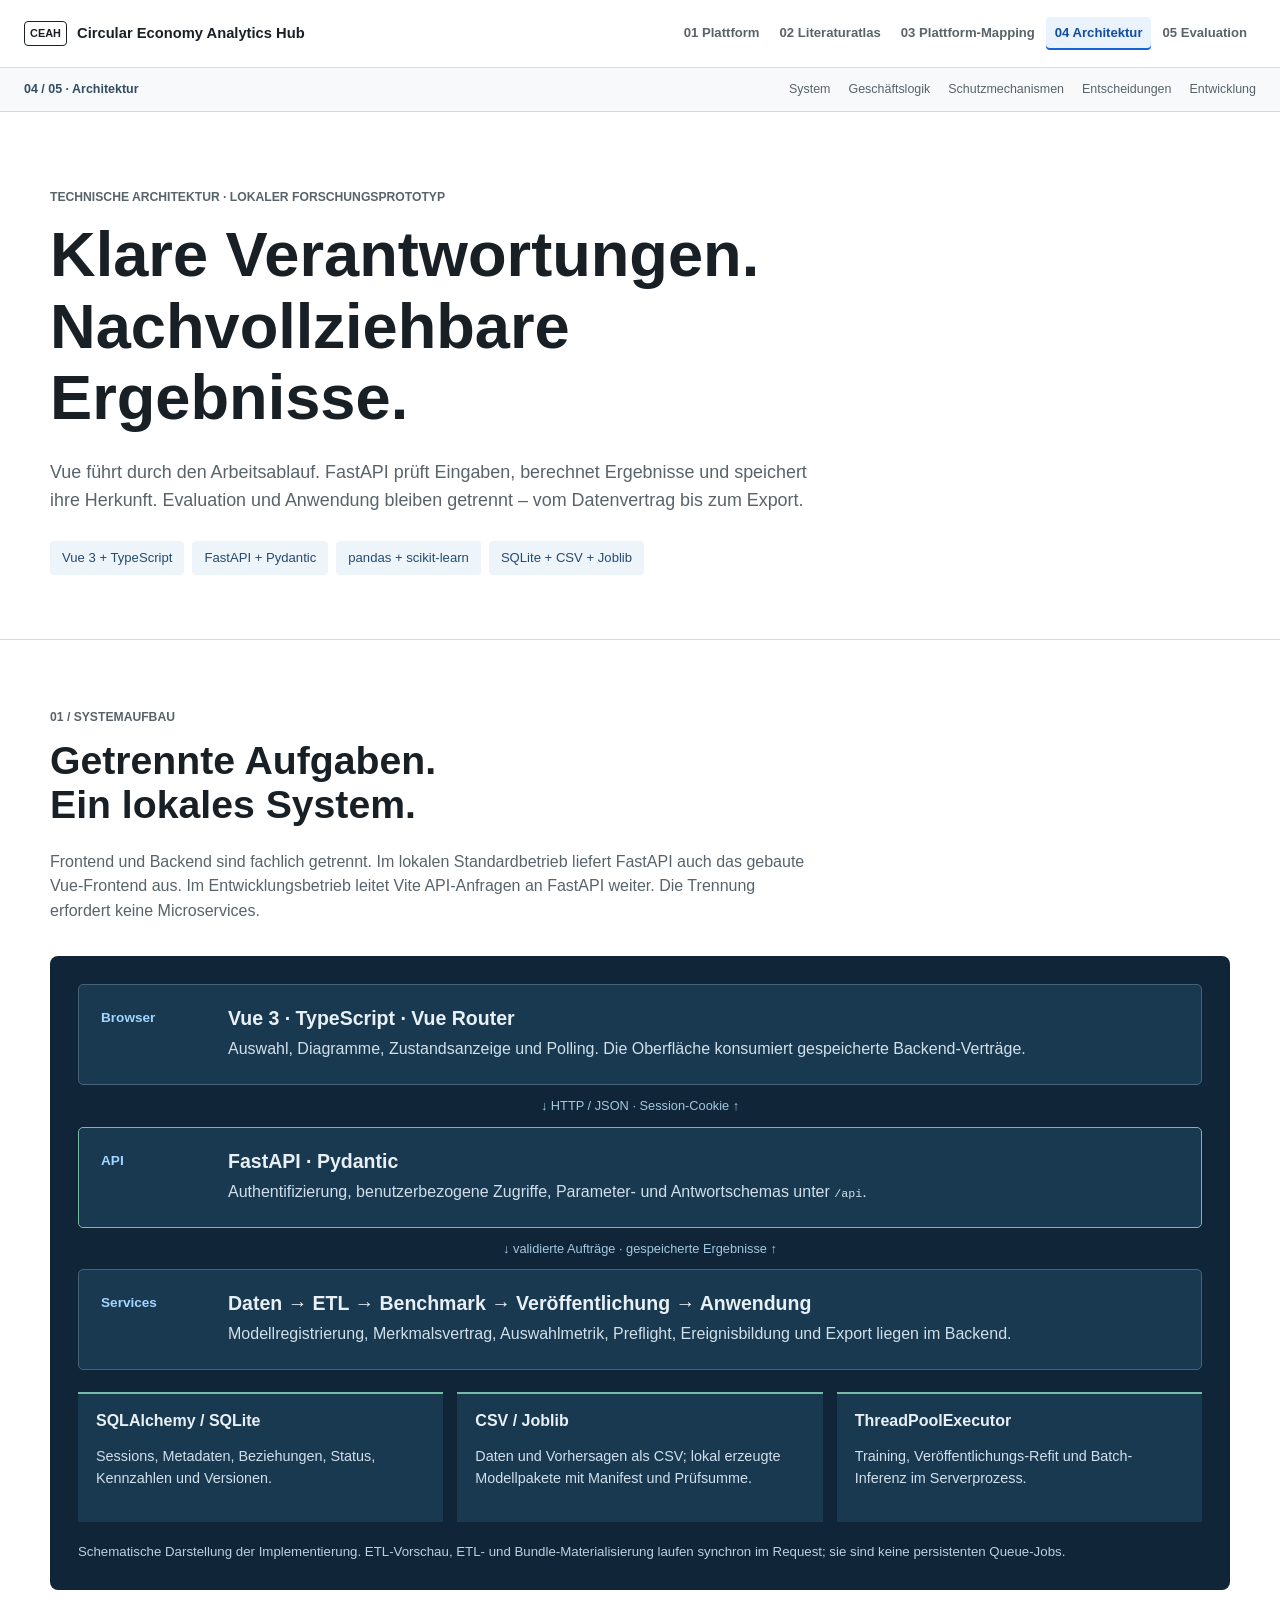
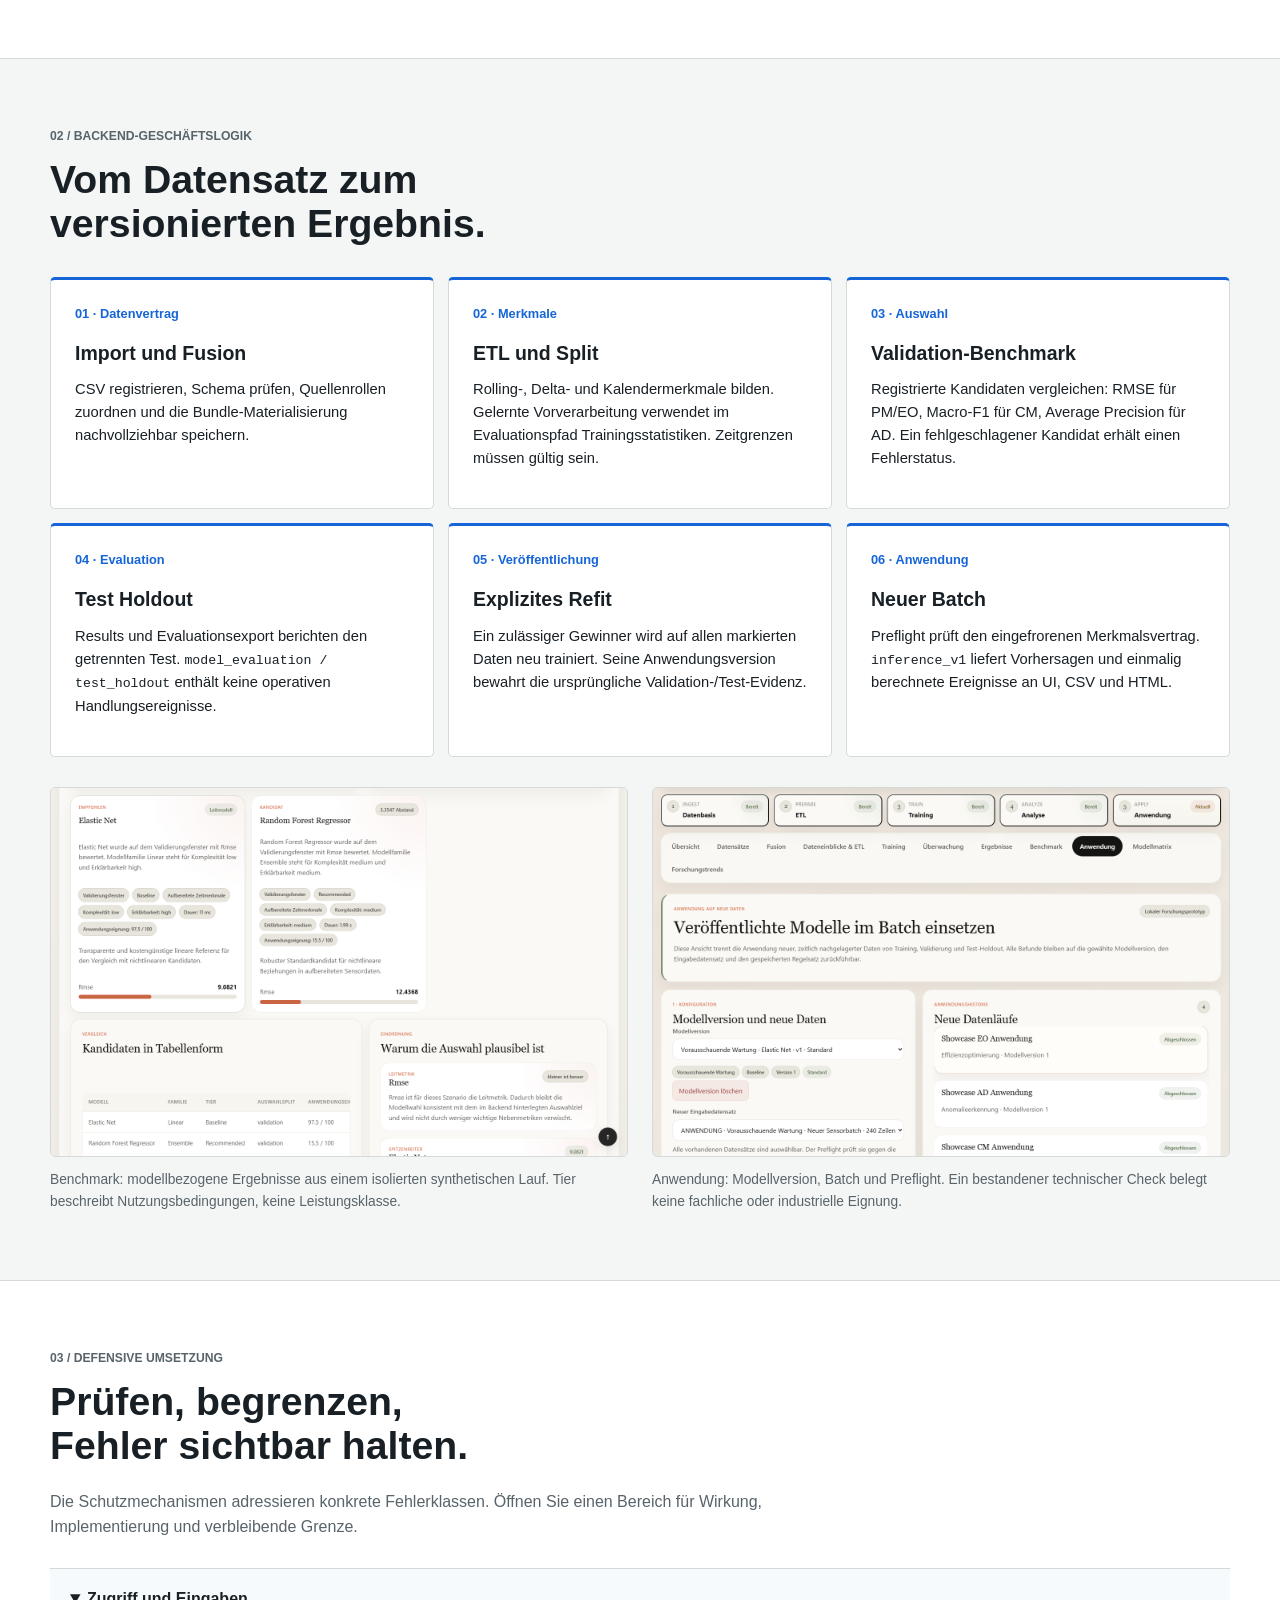
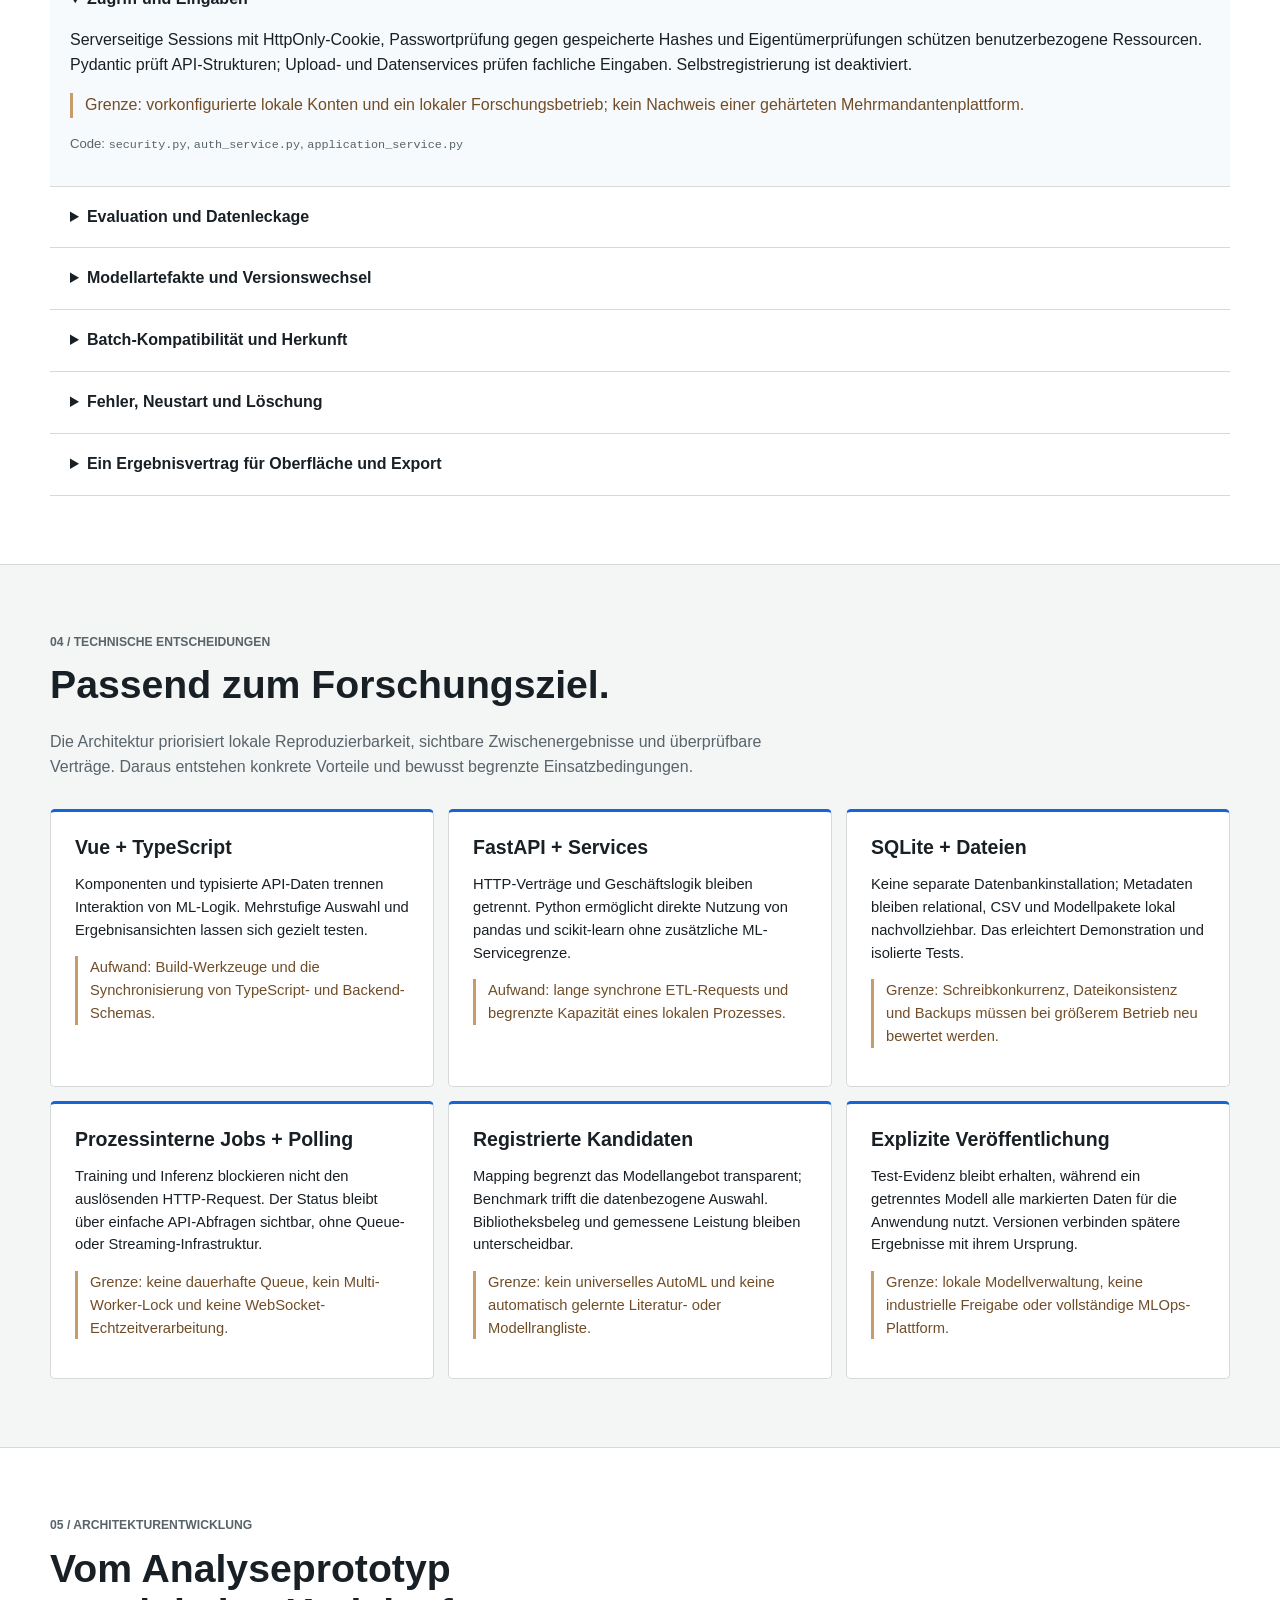
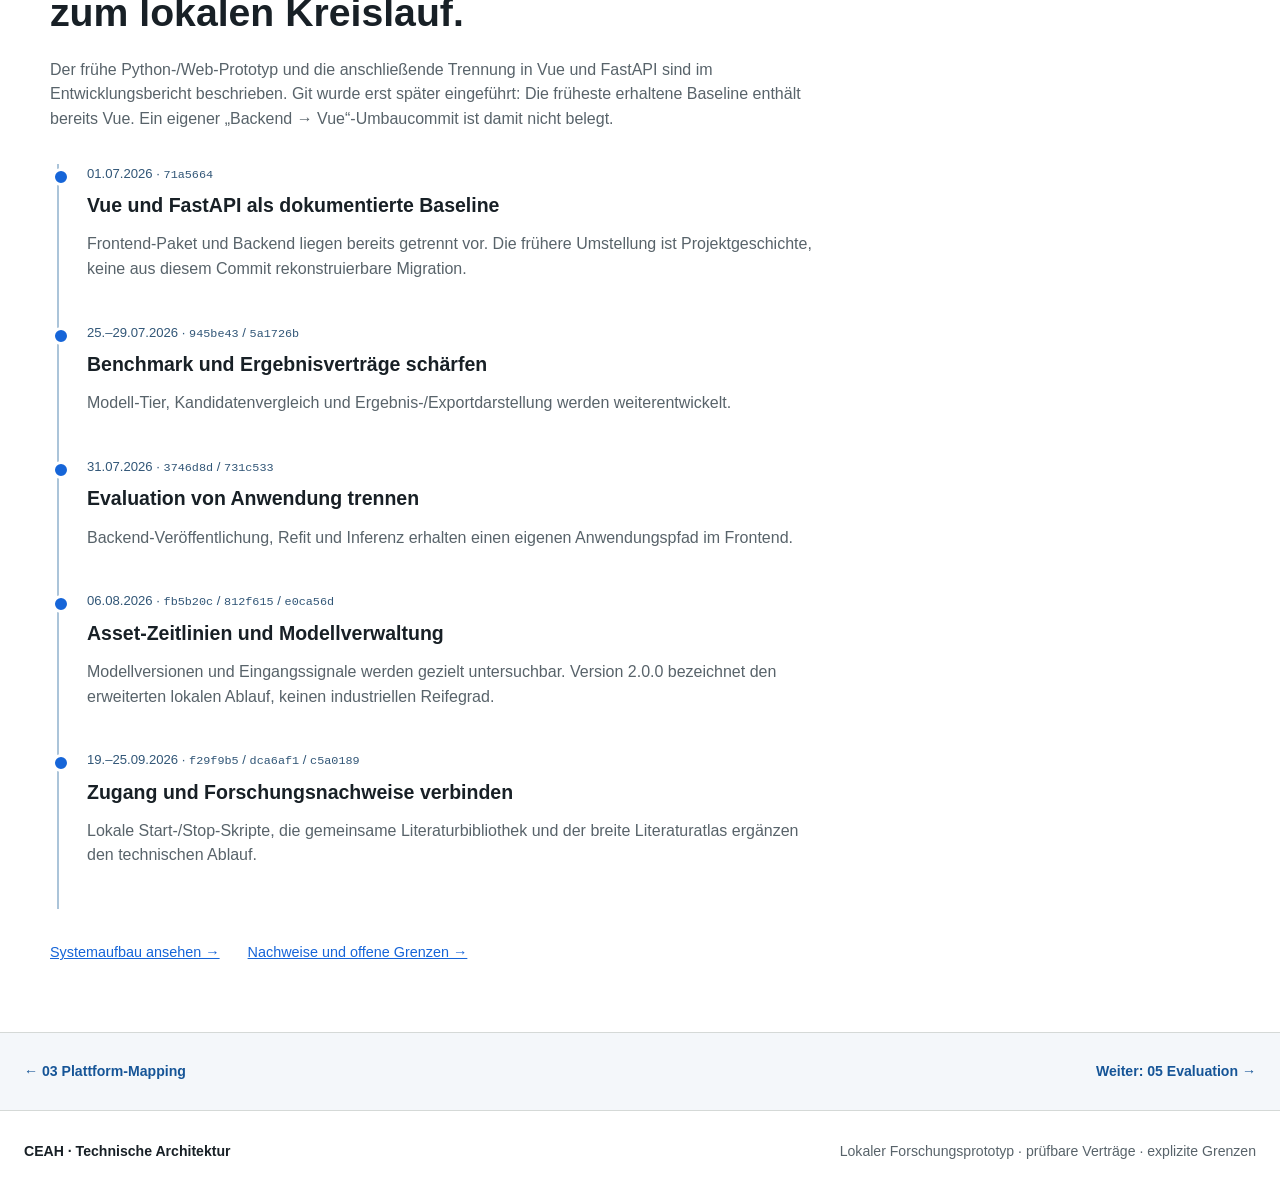
==== commit b6998321: "fix: remove internal review entry from architecture page" ====
--- a/architecture.html
+++ b/architecture.html
@@ -95,7 +95,7 @@
           <li><span>06.08.2026 · <code>fb5b20c</code> / <code>812f615</code> / <code>e0ca56d</code></span><h3>Asset-Zeitlinien und Modellverwaltung</h3><p>Modellversionen und Eingangssignale werden gezielt untersuchbar. Version 2.0.0 bezeichnet den erweiterten lokalen Ablauf, keinen industriellen Reifegrad.</p></li>
           <li><span>19.–25.09.2026 · <code>f29f9b5</code> / <code>dca6af1</code> / <code>c5a0189</code></span><h3>Zugang und Forschungsnachweise verbinden</h3><p>Lokale Start-/Stop-Skripte, die gemeinsame Literaturbibliothek und der breite Literaturatlas ergänzen den technischen Ablauf.</p></li>
         </ol>
-        <div class="arch-reading"><a href="./architecture.html#system">Systemaufbau ansehen →</a><a href="./index.html#evidence">Nachweise und offene Grenzen →</a><a href="./architecture.html#evolution">Entwicklung im Überblick →</a></div>
+        <div class="arch-reading"><a href="./architecture.html#system">Systemaufbau ansehen →</a><a href="./index.html#evidence">Nachweise und offene Grenzen →</a></div>
       </div>
     </section>
   </main>
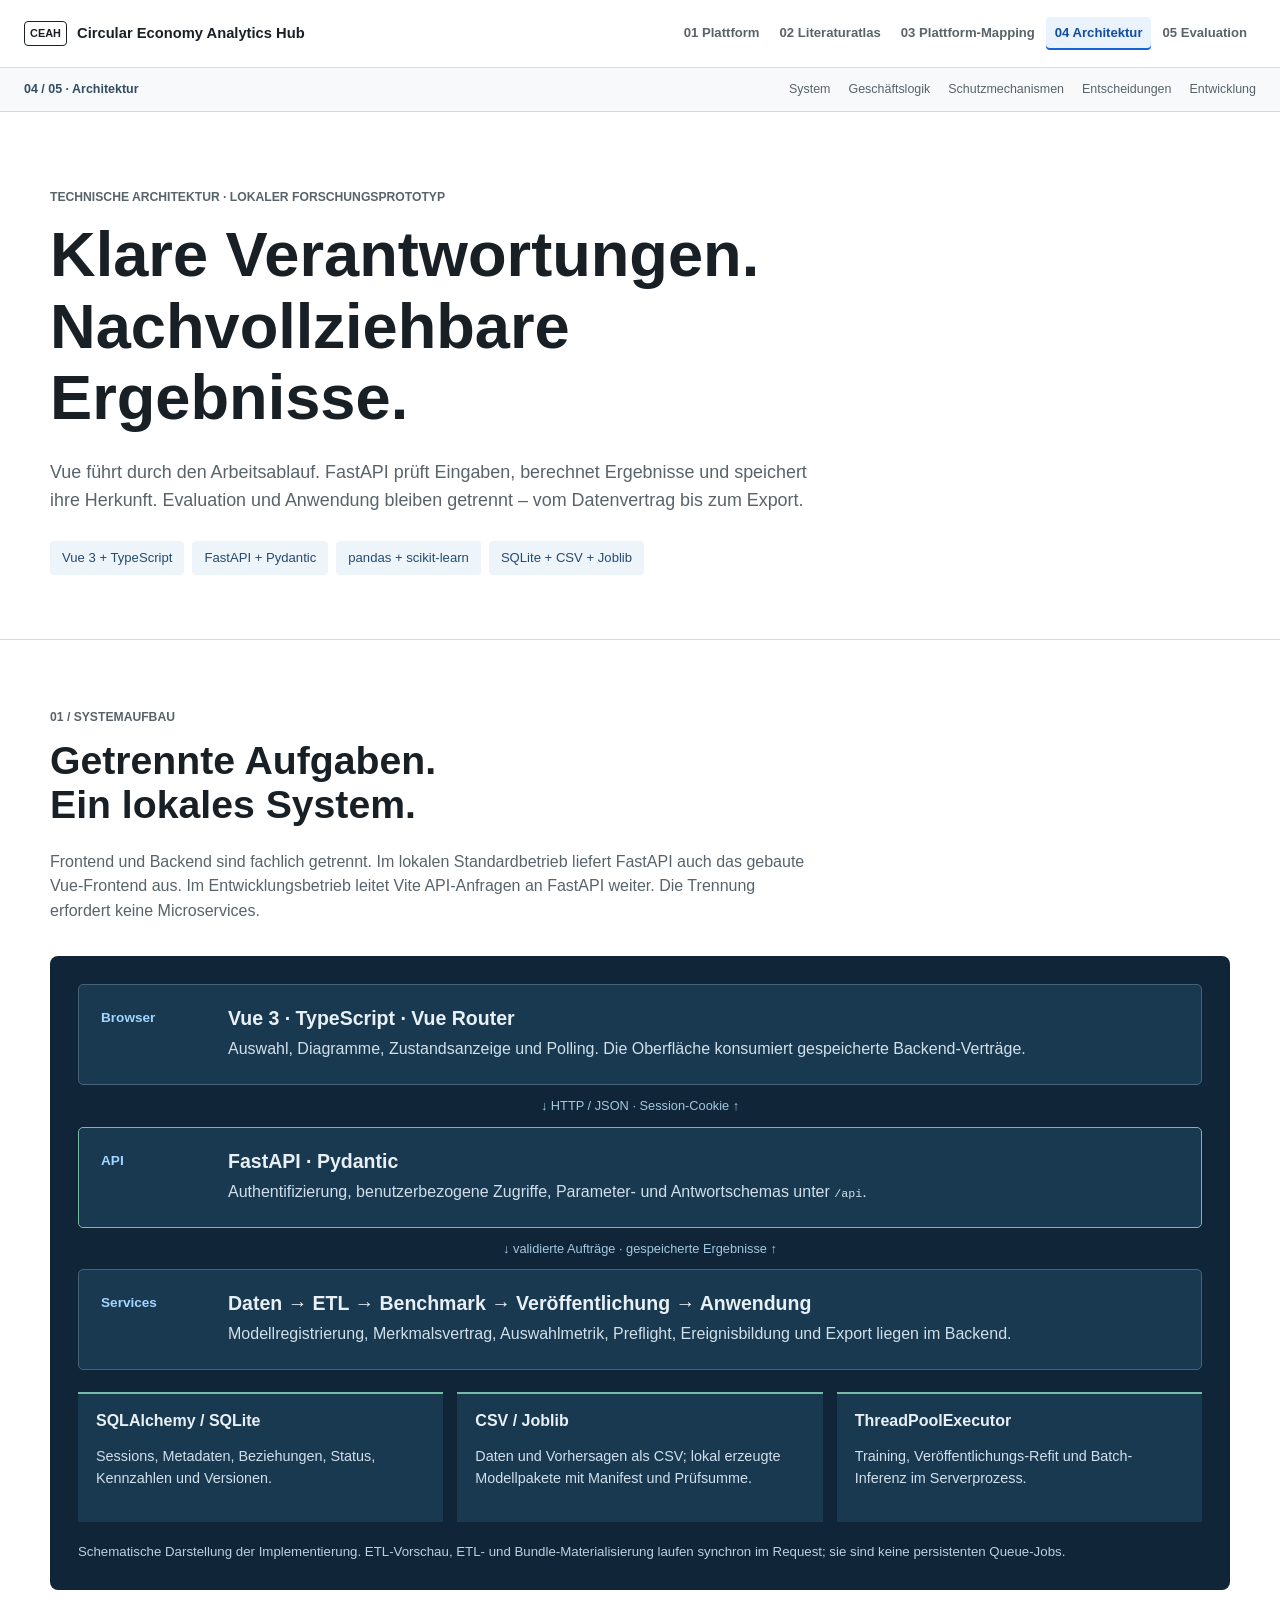
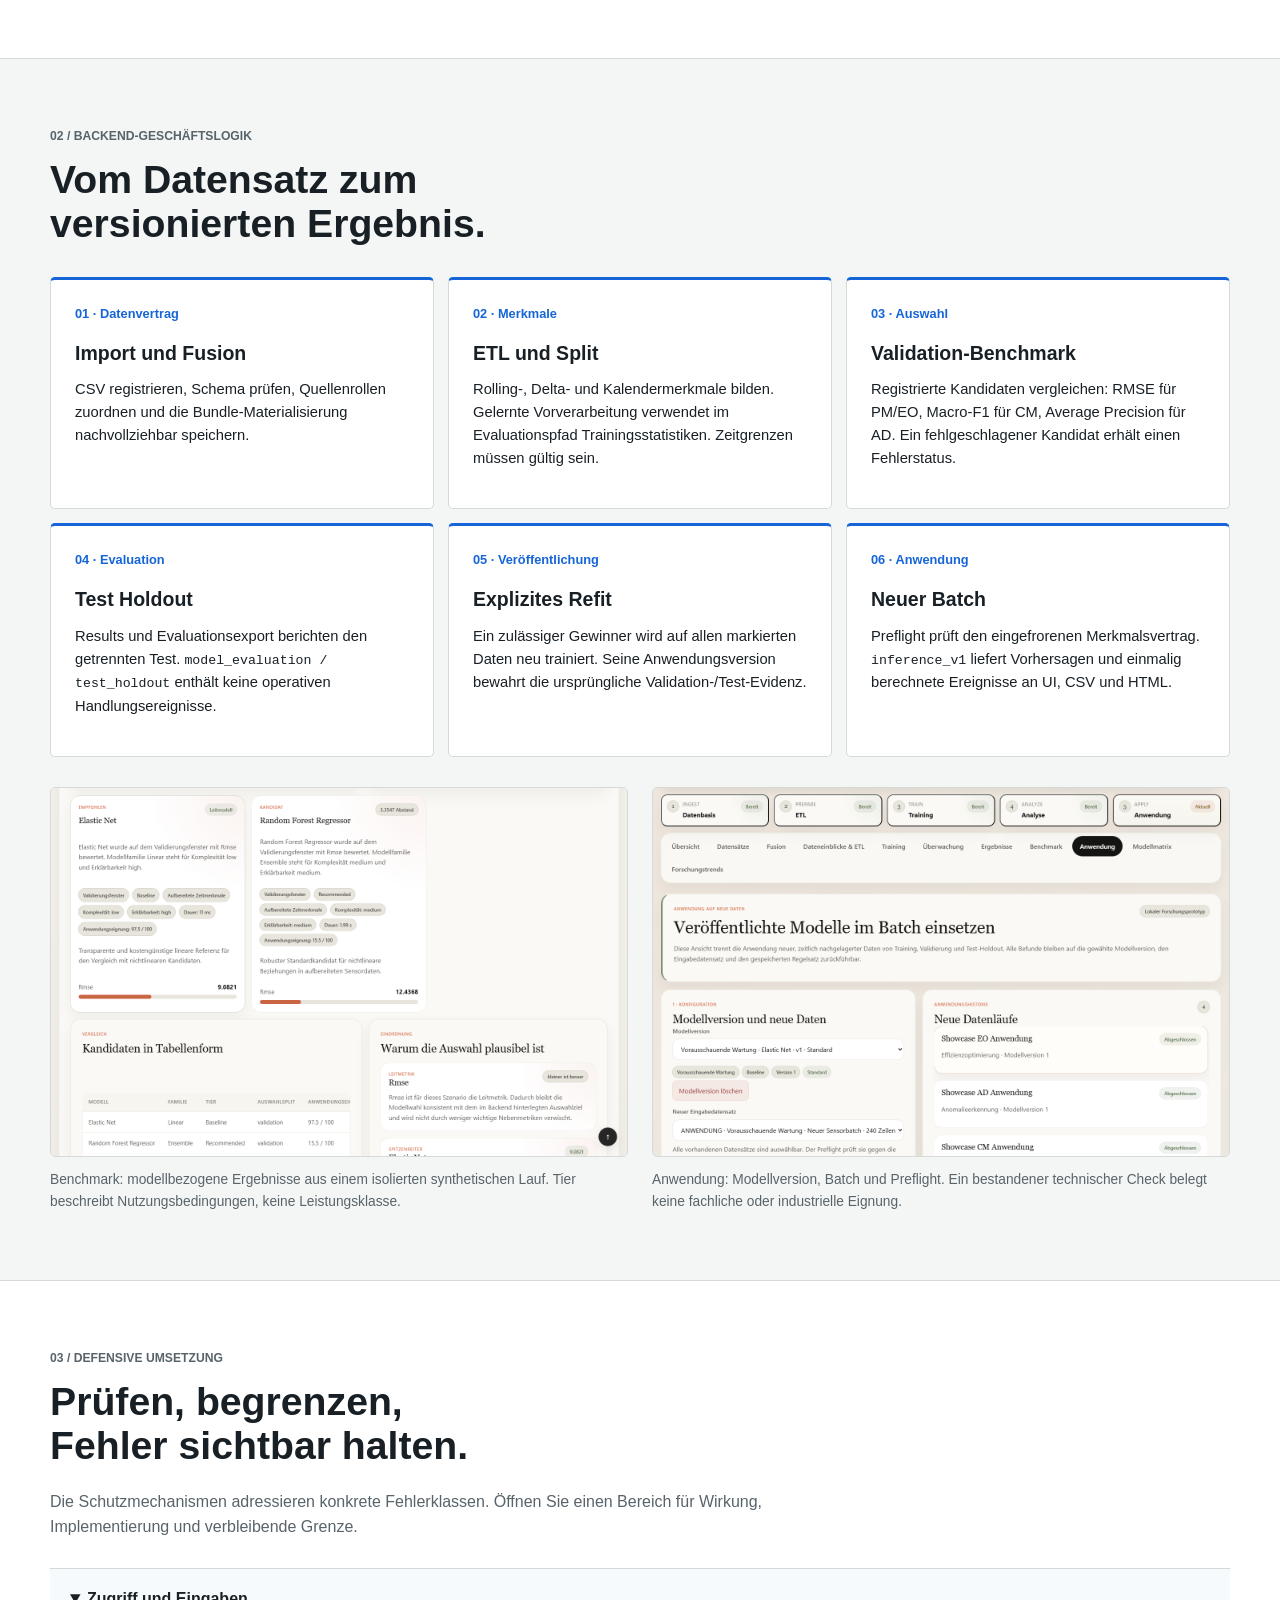
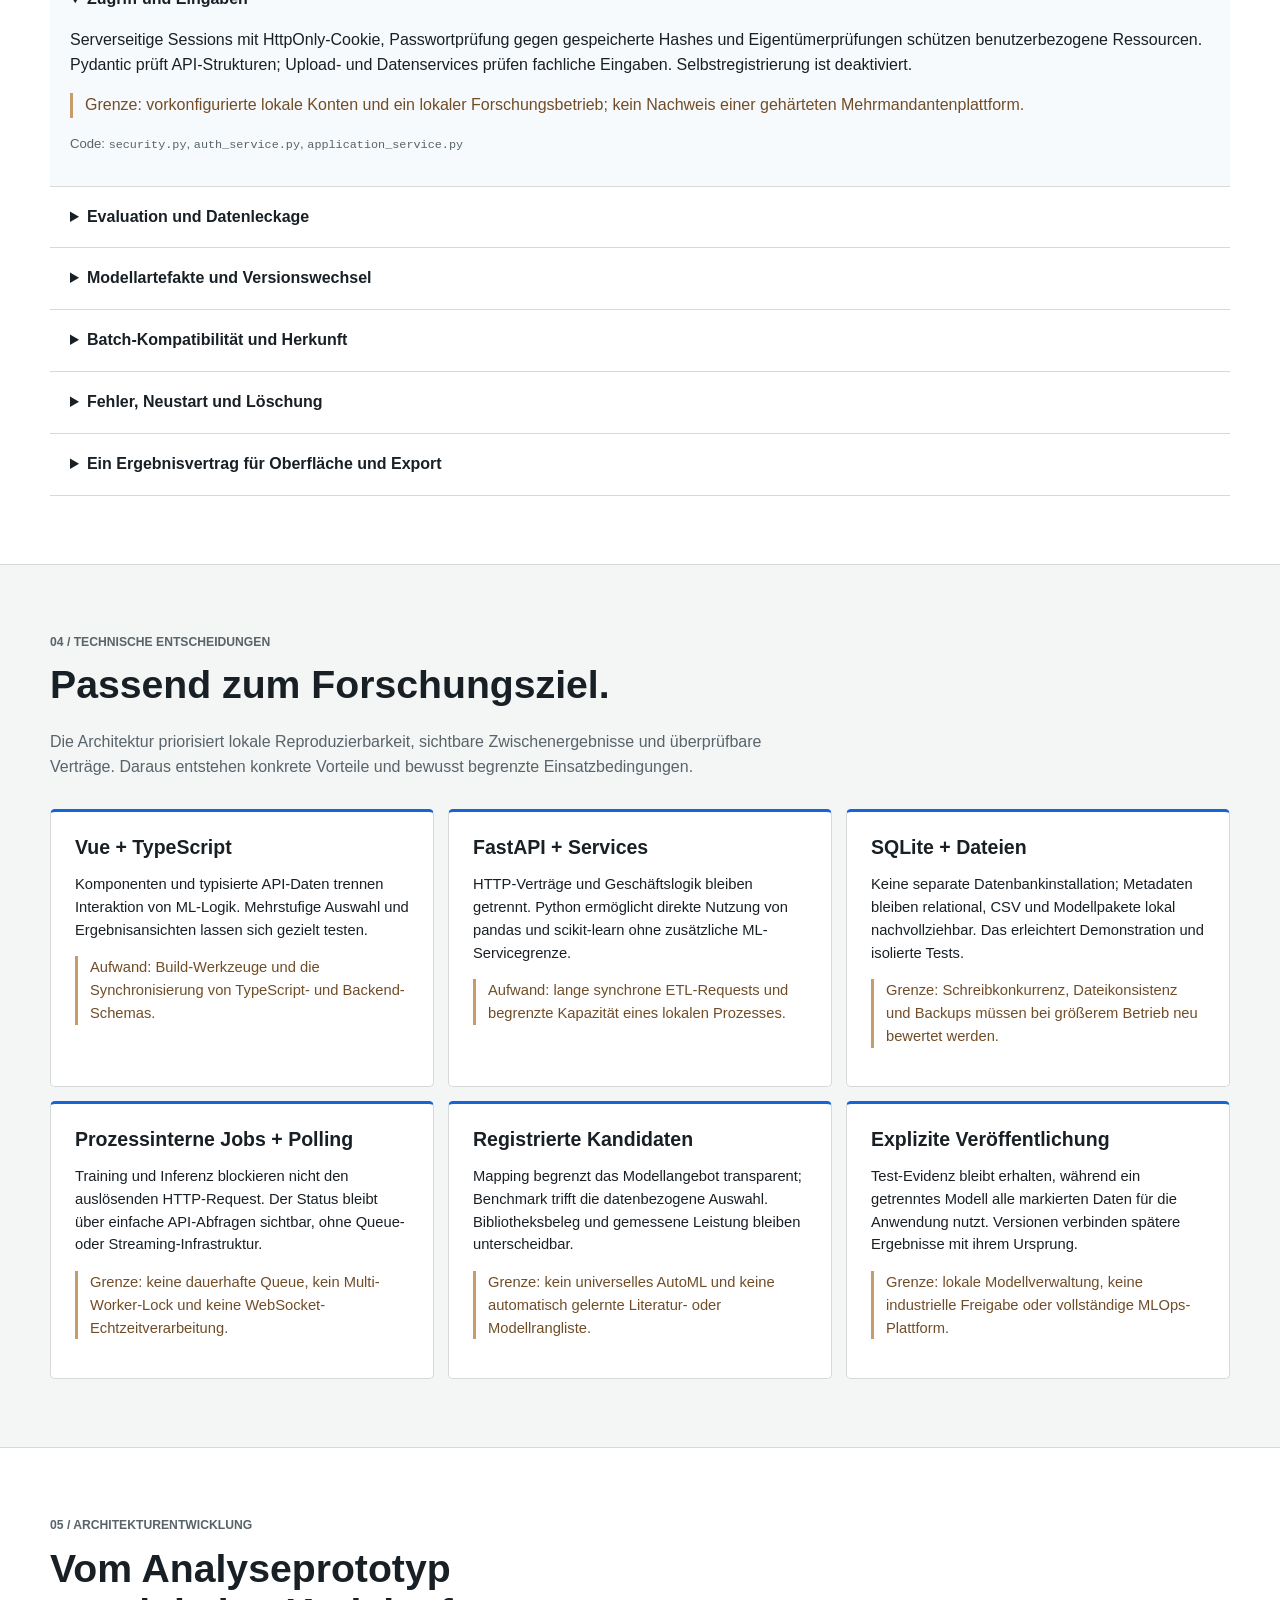
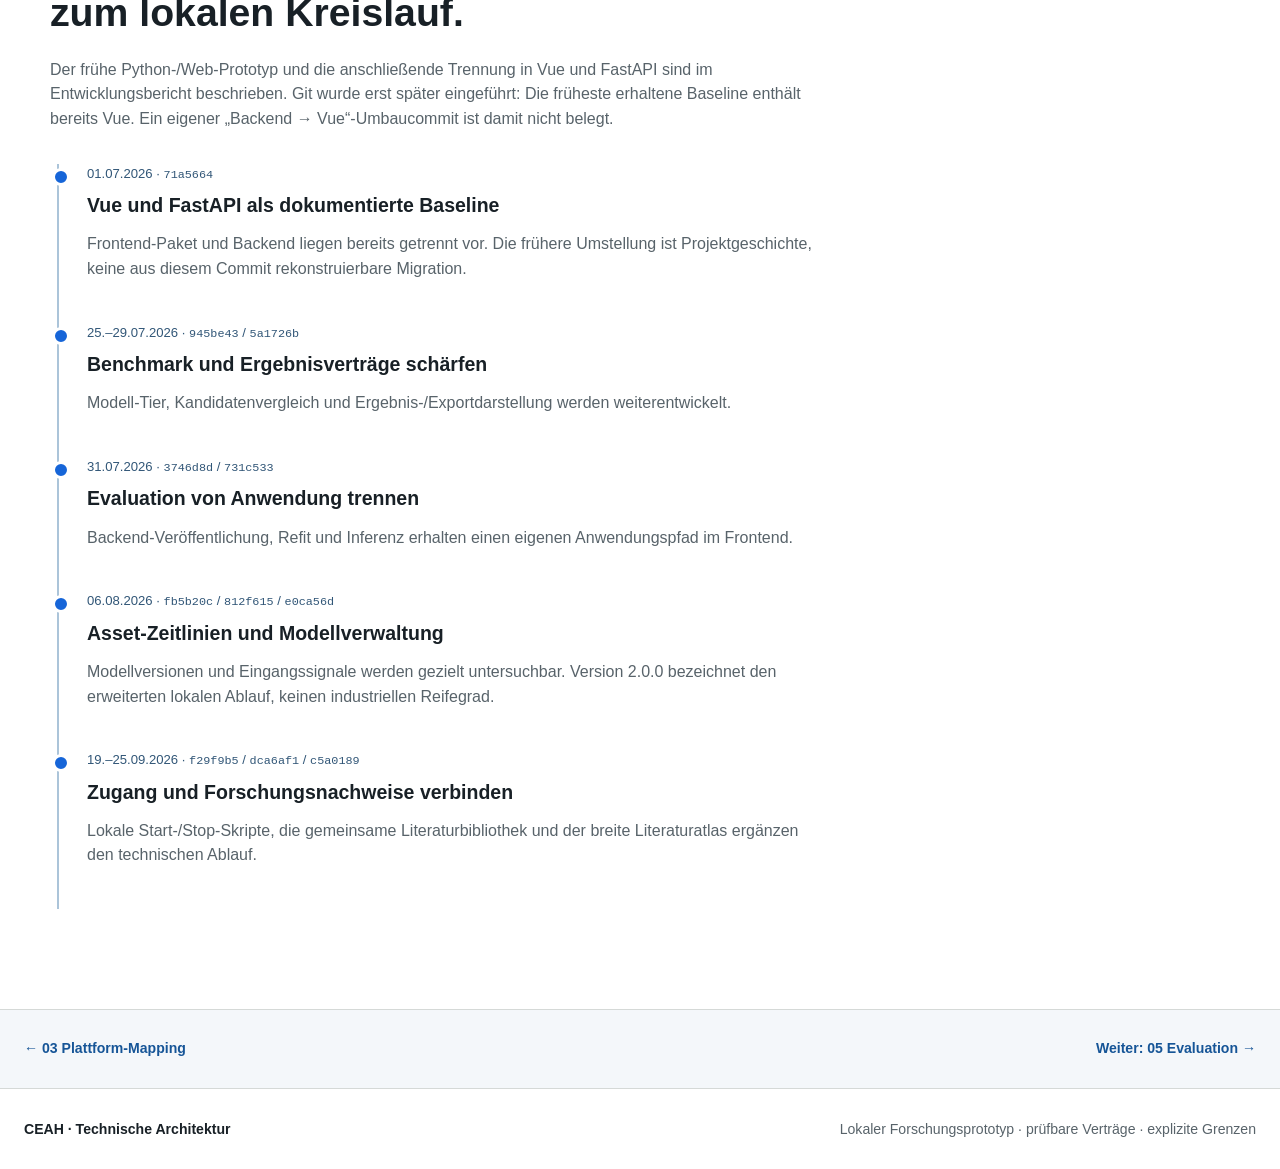
==== commit eaf174b2: "docs: remove architecture reference links" ====
--- a/architecture.html
+++ b/architecture.html
@@ -95,7 +95,6 @@
           <li><span>06.08.2026 · <code>fb5b20c</code> / <code>812f615</code> / <code>e0ca56d</code></span><h3>Asset-Zeitlinien und Modellverwaltung</h3><p>Modellversionen und Eingangssignale werden gezielt untersuchbar. Version 2.0.0 bezeichnet den erweiterten lokalen Ablauf, keinen industriellen Reifegrad.</p></li>
           <li><span>19.–25.09.2026 · <code>f29f9b5</code> / <code>dca6af1</code> / <code>c5a0189</code></span><h3>Zugang und Forschungsnachweise verbinden</h3><p>Lokale Start-/Stop-Skripte, die gemeinsame Literaturbibliothek und der breite Literaturatlas ergänzen den technischen Ablauf.</p></li>
         </ol>
-        <div class="arch-reading"><a href="./architecture.html#system">Systemaufbau ansehen →</a><a href="./index.html#evidence">Nachweise und offene Grenzen →</a></div>
       </div>
     </section>
   </main>
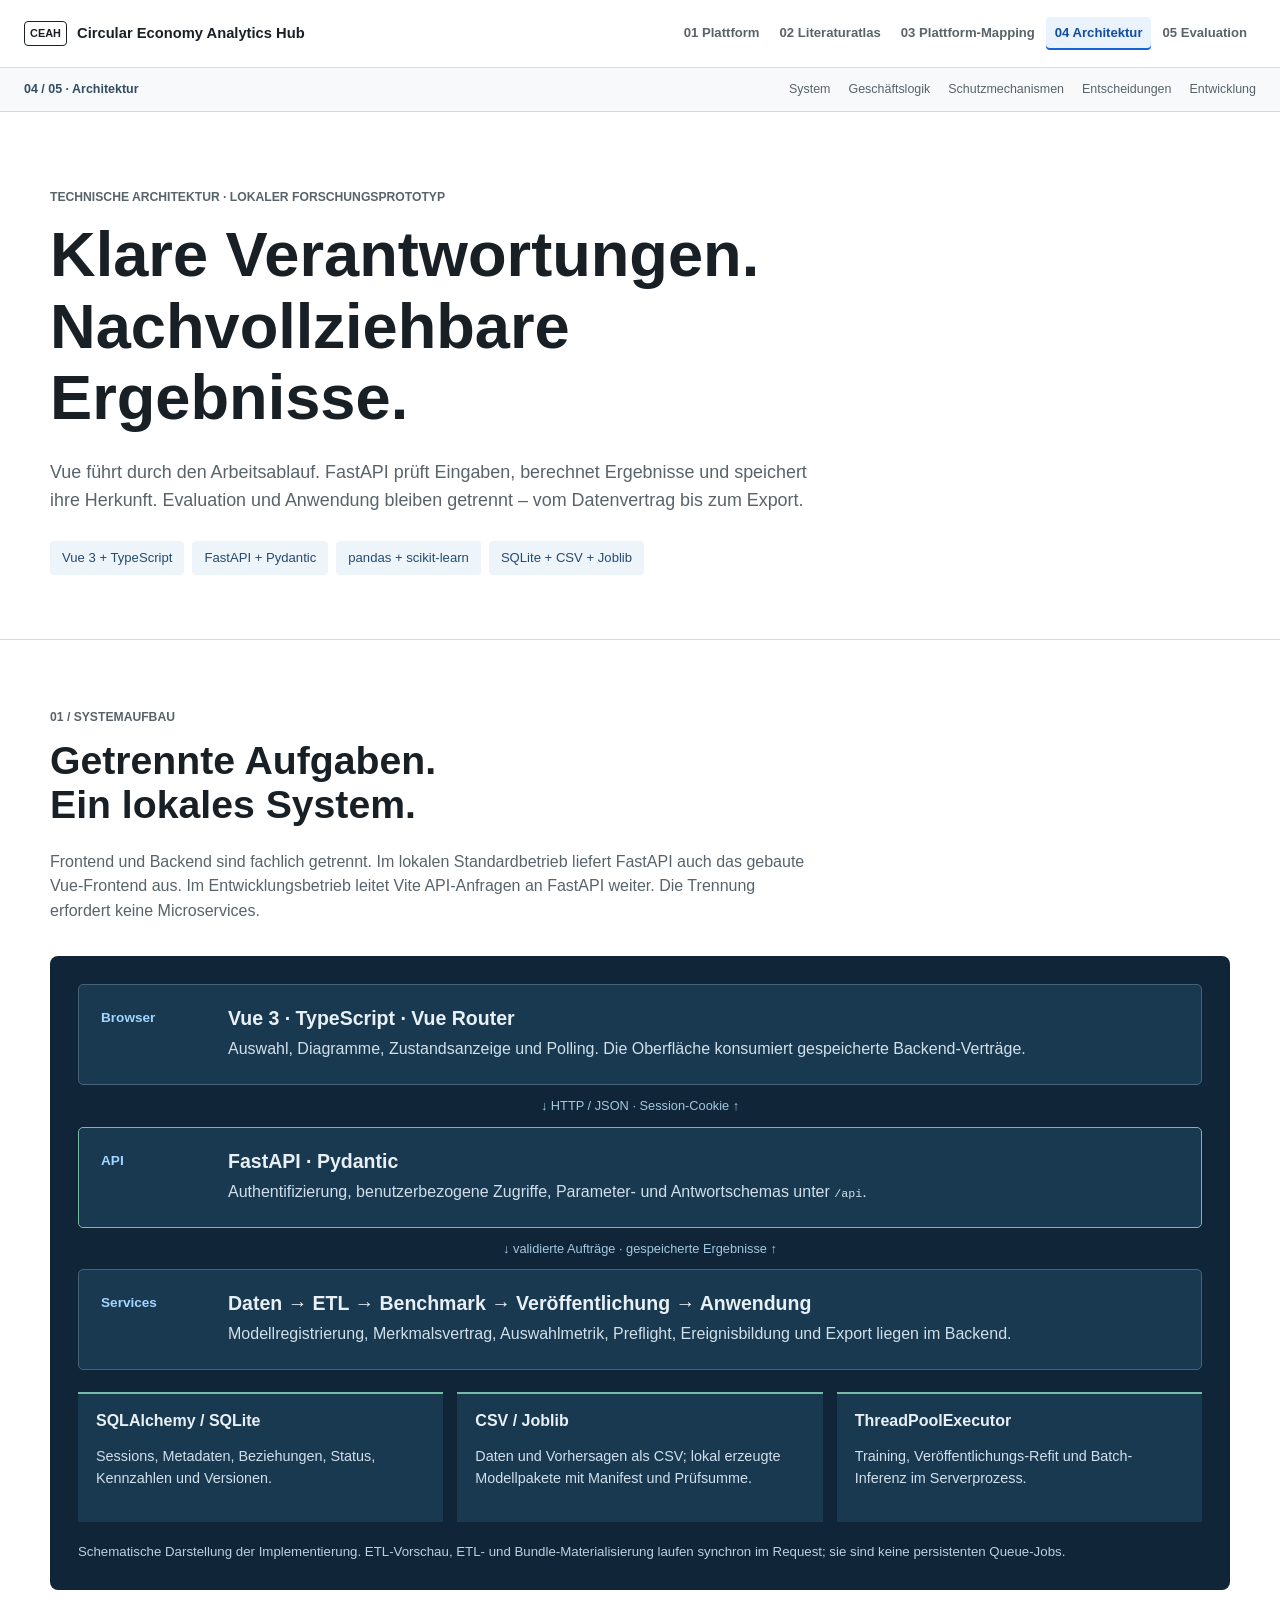
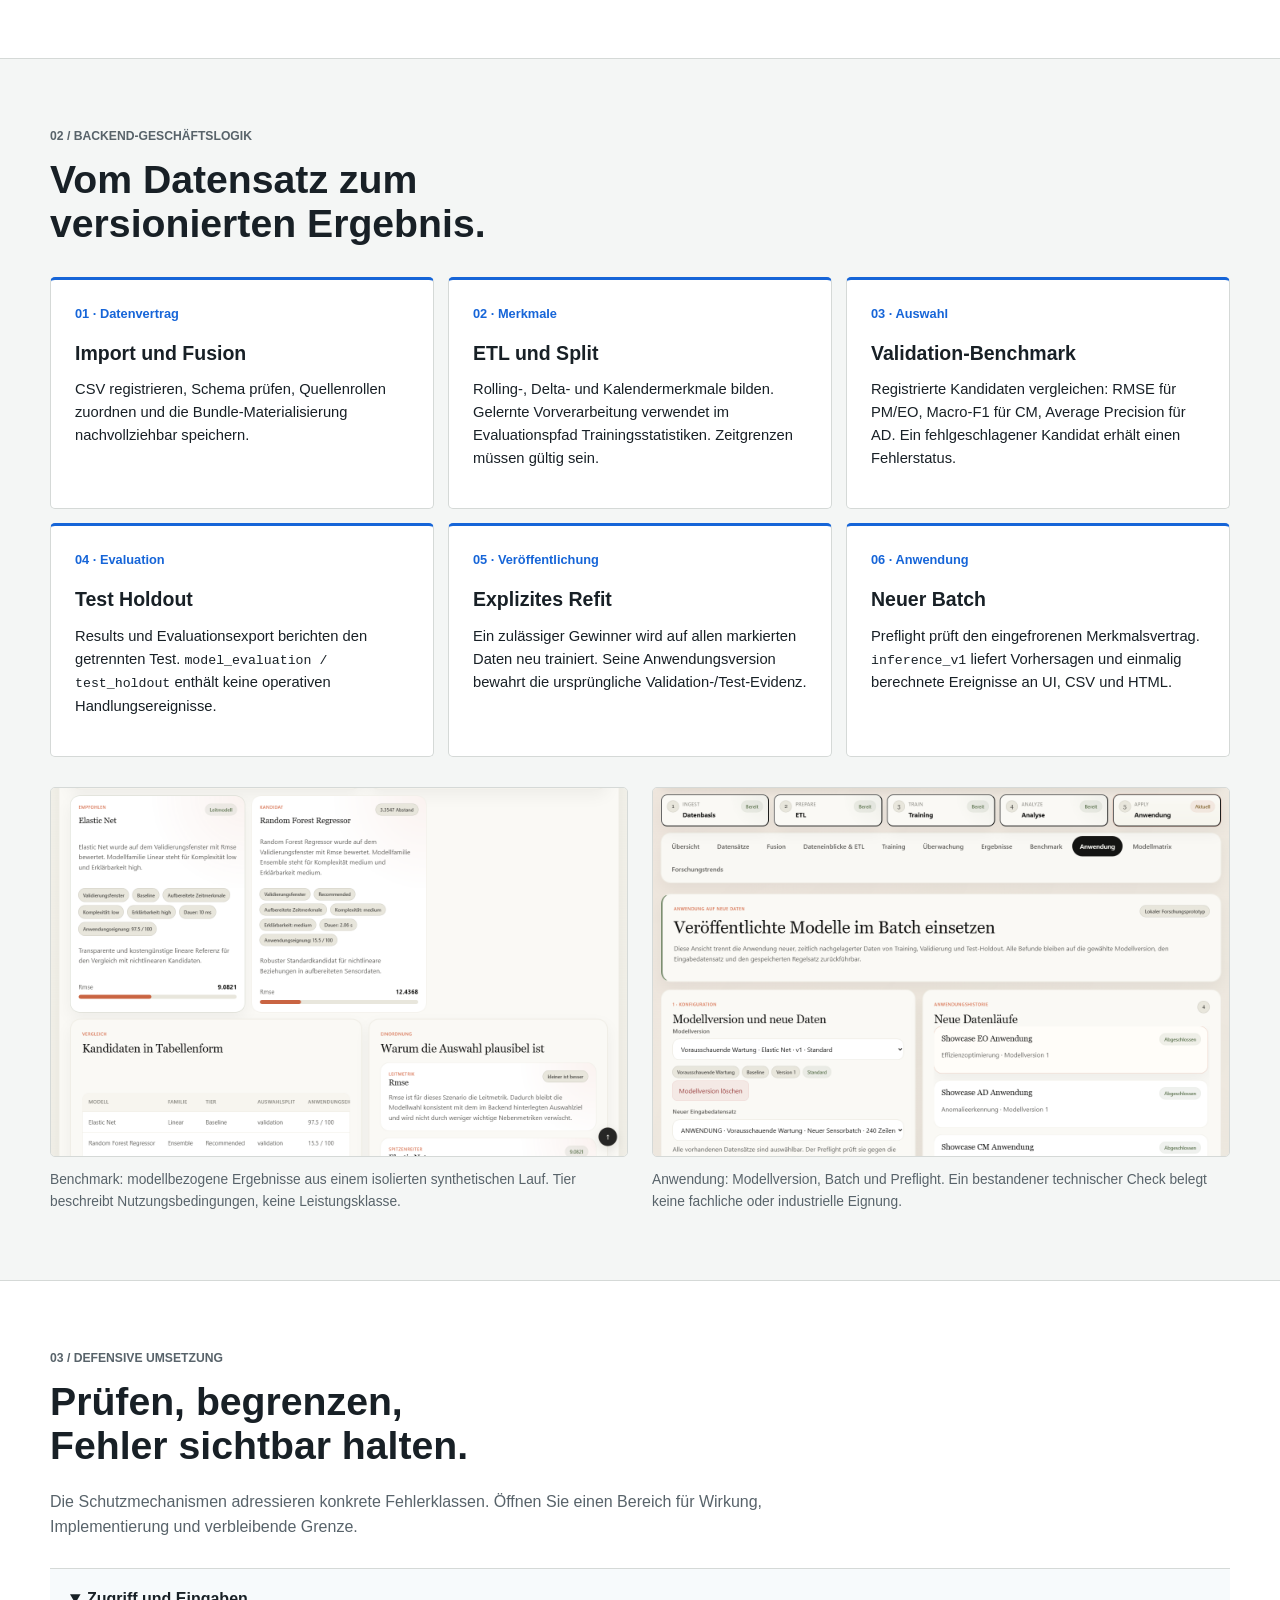
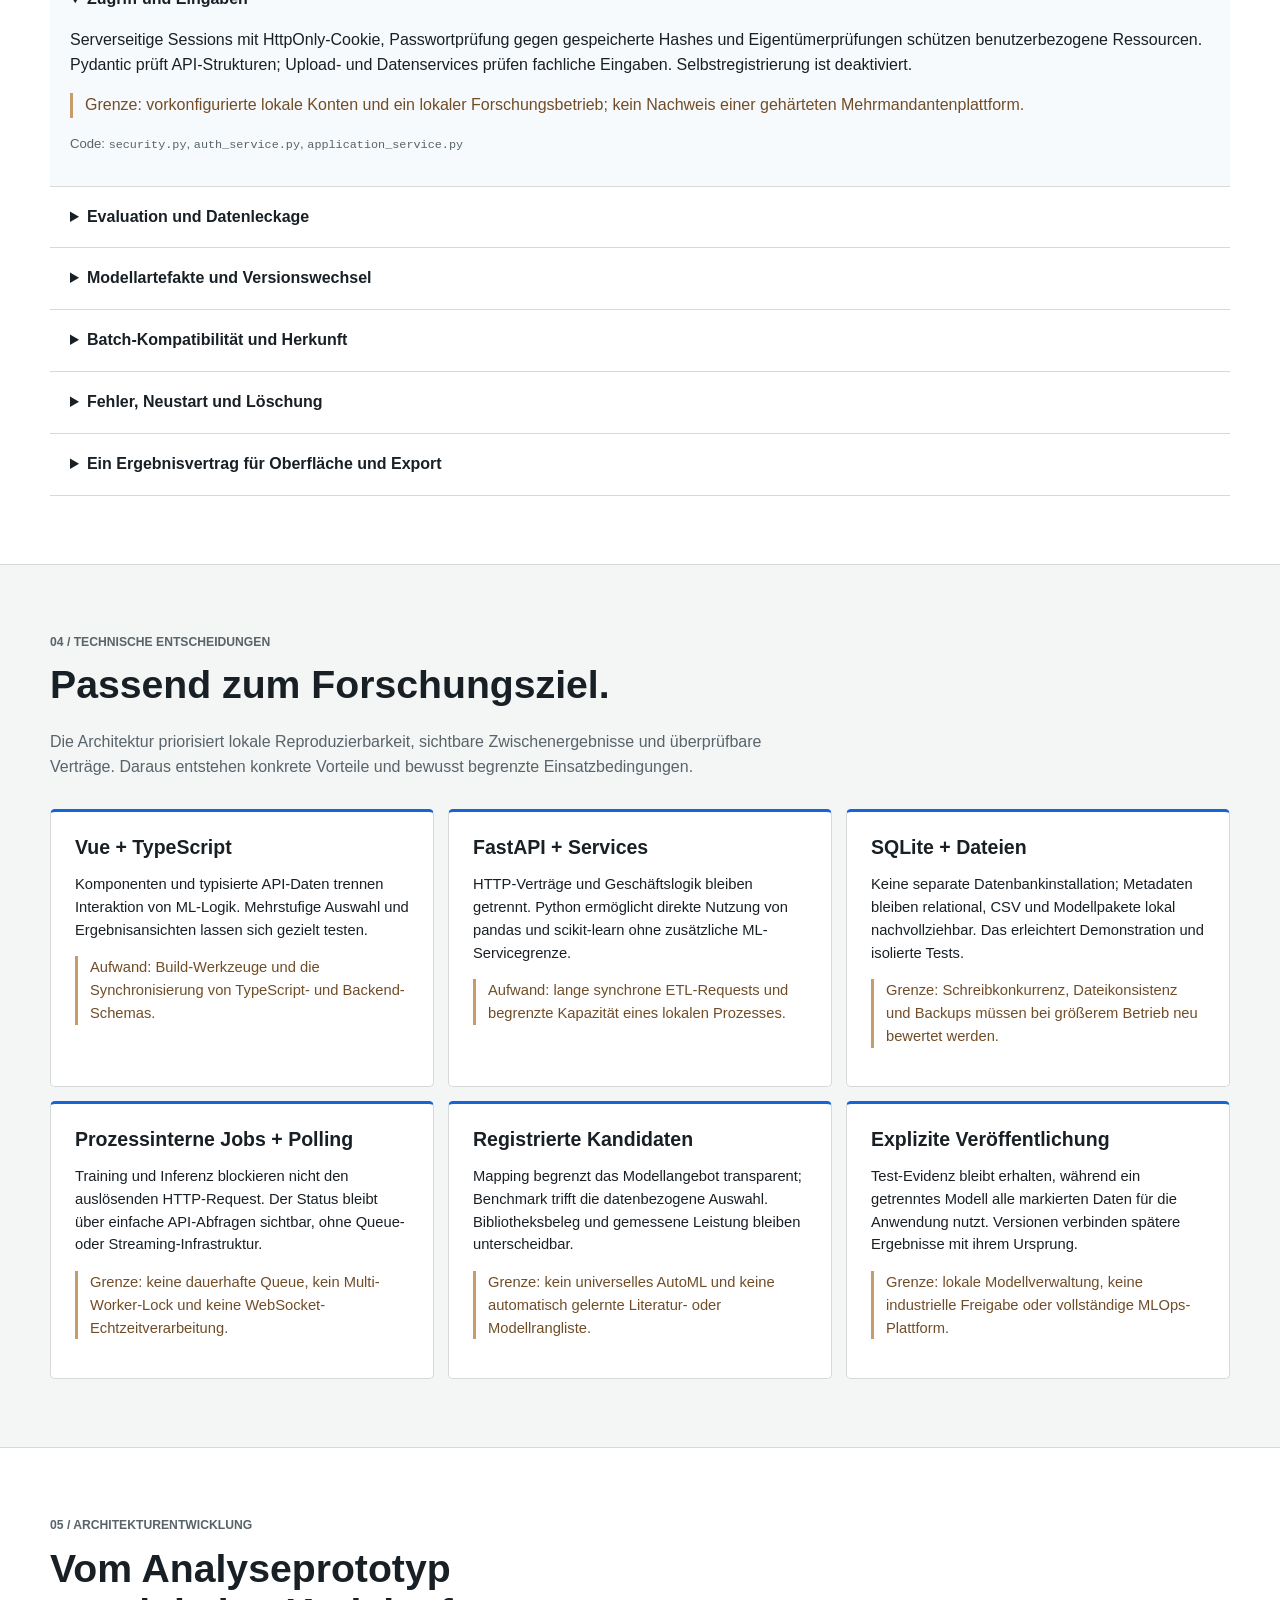
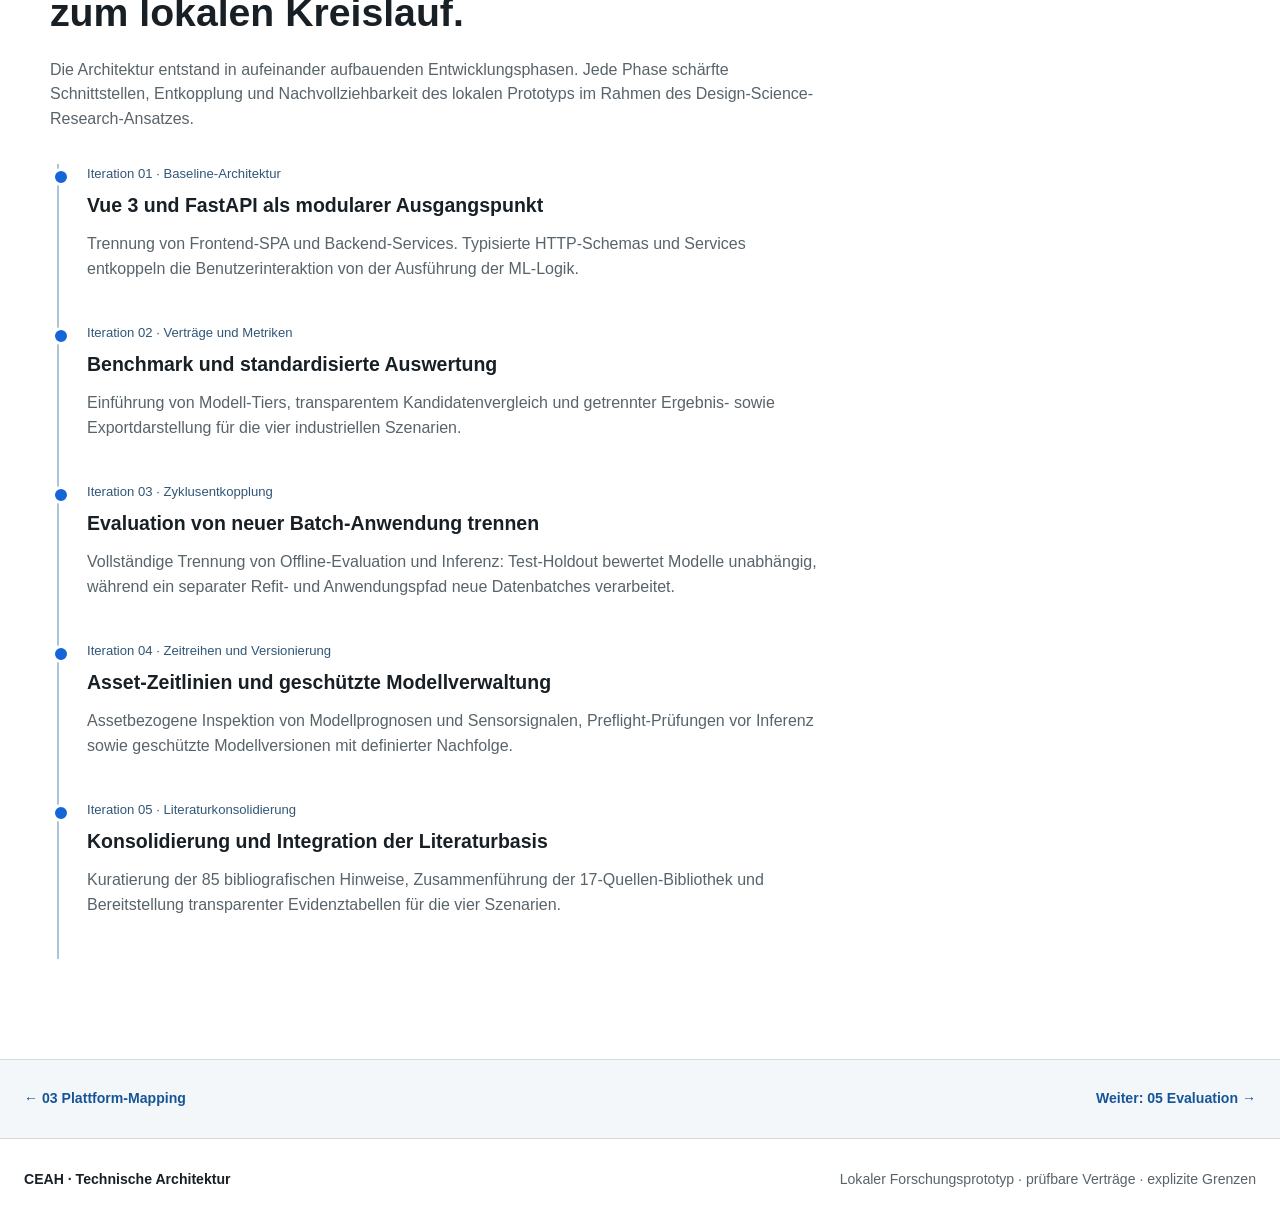
==== commit 2a80f343: "docs: refine mapping layout and literature consolidation in architecture" ====
--- a/architecture.html
+++ b/architecture.html
@@ -87,13 +87,13 @@
 
     <section class="arch-section" id="evolution">
       <div class="arch-width"><p class="eyebrow">05 / Architekturentwicklung</p><h2>Vom Analyseprototyp<br>zum lokalen Kreislauf.</h2>
-        <p>Der frühe Python-/Web-Prototyp und die anschließende Trennung in Vue und FastAPI sind im Entwicklungsbericht beschrieben. Git wurde erst später eingeführt: Die früheste erhaltene Baseline enthält bereits Vue. Ein eigener „Backend → Vue“-Umbaucommit ist damit nicht belegt.</p>
+        <p>Die Architektur entstand in aufeinander aufbauenden Entwicklungsphasen. Jede Phase schärfte Schnittstellen, Entkopplung und Nachvollziehbarkeit des lokalen Prototyps im Rahmen des Design-Science-Research-Ansatzes.</p>
         <ol class="arch-history">
-          <li><span>01.07.2026 · <code>71a5664</code></span><h3>Vue und FastAPI als dokumentierte Baseline</h3><p>Frontend-Paket und Backend liegen bereits getrennt vor. Die frühere Umstellung ist Projektgeschichte, keine aus diesem Commit rekonstruierbare Migration.</p></li>
-          <li><span>25.–29.07.2026 · <code>945be43</code> / <code>5a1726b</code></span><h3>Benchmark und Ergebnisverträge schärfen</h3><p>Modell-Tier, Kandidatenvergleich und Ergebnis-/Exportdarstellung werden weiterentwickelt.</p></li>
-          <li><span>31.07.2026 · <code>3746d8d</code> / <code>731c533</code></span><h3>Evaluation von Anwendung trennen</h3><p>Backend-Veröffentlichung, Refit und Inferenz erhalten einen eigenen Anwendungspfad im Frontend.</p></li>
-          <li><span>06.08.2026 · <code>fb5b20c</code> / <code>812f615</code> / <code>e0ca56d</code></span><h3>Asset-Zeitlinien und Modellverwaltung</h3><p>Modellversionen und Eingangssignale werden gezielt untersuchbar. Version 2.0.0 bezeichnet den erweiterten lokalen Ablauf, keinen industriellen Reifegrad.</p></li>
-          <li><span>19.–25.09.2026 · <code>f29f9b5</code> / <code>dca6af1</code> / <code>c5a0189</code></span><h3>Zugang und Forschungsnachweise verbinden</h3><p>Lokale Start-/Stop-Skripte, die gemeinsame Literaturbibliothek und der breite Literaturatlas ergänzen den technischen Ablauf.</p></li>
+          <li><span>Iteration 01 · Baseline-Architektur</span><h3>Vue 3 und FastAPI als modularer Ausgangspunkt</h3><p>Trennung von Frontend-SPA und Backend-Services. Typisierte HTTP-Schemas und Services entkoppeln die Benutzerinteraktion von der Ausführung der ML-Logik.</p></li>
+          <li><span>Iteration 02 · Verträge und Metriken</span><h3>Benchmark und standardisierte Auswertung</h3><p>Einführung von Modell-Tiers, transparentem Kandidatenvergleich und getrennter Ergebnis- sowie Exportdarstellung für die vier industriellen Szenarien.</p></li>
+          <li><span>Iteration 03 · Zyklusentkopplung</span><h3>Evaluation von neuer Batch-Anwendung trennen</h3><p>Vollständige Trennung von Offline-Evaluation und Inferenz: Test-Holdout bewertet Modelle unabhängig, während ein separater Refit- und Anwendungspfad neue Datenbatches verarbeitet.</p></li>
+          <li><span>Iteration 04 · Zeitreihen und Versionierung</span><h3>Asset-Zeitlinien und geschützte Modellverwaltung</h3><p>Assetbezogene Inspektion von Modellprognosen und Sensorsignalen, Preflight-Prüfungen vor Inferenz sowie geschützte Modellversionen mit definierter Nachfolge.</p></li>
+          <li><span>Iteration 05 · Literaturkonsolidierung</span><h3>Konsolidierung und Integration der Literaturbasis</h3><p>Kuratierung der 85 bibliografischen Hinweise, Zusammenführung der 17-Quellen-Bibliothek und Bereitstellung transparenter Evidenztabellen für die vier Szenarien.</p></li>
         </ol>
       </div>
     </section>
--- a/assets/site.css
+++ b/assets/site.css
@@ -70,7 +70,7 @@
 
 .capability-grid { display: grid; grid-template-columns: repeat(5, minmax(0, 1fr)); gap: 12px; width: min(100%, var(--container)); margin: 0 auto; }
 .capability-grid article { min-width: 0; min-height: 224px; padding: 21px; border: 1px solid var(--line); border-top: 3px solid var(--blue); border-radius: var(--radius); background: var(--paper); }
-.capability-grid span, .mapping-layers span, .process-lane span { display: block; color: var(--blue); font-size: .76rem; font-weight: 800; }
+.capability-grid span, .process-lane span { display: block; color: var(--blue); font-size: .76rem; font-weight: 800; }
 .capability-grid h3 { margin-top: 43px; }
 .capability-grid p { margin: 12px 0 0; color: var(--muted); font-size: .93rem; }
 .motivation-grid { display: grid; grid-template-columns: repeat(4, minmax(0, 1fr)); gap: 12px; width: min(100%, var(--container)); margin: 18px auto 0; }
@@ -89,15 +89,21 @@
 .system-grid { display: grid; grid-template-columns: repeat(5, minmax(0, 1fr)); width: min(100%, var(--container)); margin: 20px auto 0; overflow: hidden; border: 1px solid var(--line); border-radius: var(--radius); background: var(--paper); }
 .system-grid article { min-width: 0; min-height: 196px; padding: 20px; border-right: 1px solid var(--line); }
 .system-grid article:last-child { border-right: 0; }
-.process-lane, .mapping-layers { display: grid; grid-template-columns: repeat(7, minmax(0, 1fr)); width: min(100%, var(--container)); margin: 20px auto 0; padding: 0; list-style: none; overflow: hidden; border: 1px solid var(--line); border-radius: var(--radius); background: var(--paper); }
+.process-lane { display: grid; grid-template-columns: repeat(7, minmax(0, 1fr)); width: min(100%, var(--container)); margin: 20px auto 0; padding: 0; list-style: none; overflow: hidden; border: 1px solid var(--line); border-radius: var(--radius); background: var(--paper); }
 .process-lane li { min-width: 0; min-height: 144px; padding: 18px; border-right: 1px solid var(--line); }
 .process-lane li:last-child { border-right: 0; }
-.process-lane strong, .mapping-layers strong { display: block; margin-top: 22px; font-size: .95rem; }
-.process-lane small, .mapping-layers small { display: block; margin-top: 8px; color: var(--muted); font-size: .82rem; }
-
-.mapping-layers { grid-template-columns: repeat(6, minmax(0, 1fr)); }
-.mapping-layers li { min-width: 0; min-height: 205px; padding: 21px; border-right: 1px solid var(--line); }
-.mapping-layers li:last-child { border-right: 0; background: #edf5ff; }
+.process-lane strong { display: block; margin-top: 22px; font-size: .95rem; }
+.process-lane small { display: block; margin-top: 8px; color: var(--muted); font-size: .82rem; }
+
+.system-summary { width: min(100%, var(--container)); margin: 24px auto 0; color: var(--muted); font-size: .9rem; }
+.system-summary strong { color: var(--ink); }
+.system-summary a { color: var(--blue); }
+.mapping-criteria { display: grid; grid-template-columns: repeat(3, minmax(0, 1fr)); width: min(100%, var(--container)); margin: 20px auto 0; padding: 0; list-style: none; overflow: hidden; border: 1px solid var(--line); border-radius: var(--radius); background: var(--paper); }
+.mapping-criteria li { min-width: 0; min-height: 0; padding: 22px 20px; border-right: 1px solid var(--line); background: var(--paper); }
+.mapping-criteria li:last-child { border-right: 0; background: var(--paper); }
+.mapping-criteria span { display: block; color: var(--blue); font-size: .76rem; font-weight: 800; }
+.mapping-criteria strong { display: block; margin-top: 14px; font-size: .95rem; }
+.mapping-criteria small { display: block; margin-top: 8px; color: var(--muted); font-size: .84rem; line-height: 1.5; }
 .scenario-map { display: grid; grid-template-columns: repeat(4, minmax(0, 1fr)); gap: 12px; width: min(100%, var(--container)); margin: 18px auto 0; }
 .scenario-map article { min-width: 0; min-height: 188px; padding: 20px; border-left: 3px solid var(--green); background: var(--mist); }
 .scenario-map p { margin: 14px 0 0; color: var(--muted); font-size: .89rem; }
@@ -182,9 +188,6 @@
   .process-lane { grid-template-columns: repeat(4, minmax(0, 1fr)); }
   .process-lane li:nth-child(4) { border-right: 0; }
   .process-lane li:nth-child(-n+4) { border-bottom: 1px solid var(--line); }
-  .mapping-layers { grid-template-columns: repeat(3, minmax(0, 1fr)); }
-  .mapping-layers li:nth-child(3) { border-right: 0; }
-  .mapping-layers li:nth-child(-n+3) { border-bottom: 1px solid var(--line); }
   .scenario-map { grid-template-columns: repeat(2, minmax(0, 1fr)); }
   .workflow-phase-list { grid-template-columns: repeat(3, minmax(0, 1fr)); }
   .workflow-phase:nth-child(3) { border-right: 0; }
@@ -207,6 +210,9 @@
   .system-grid article:nth-child(even) { border-right: 0; }
   .system-grid article:nth-child(4) { border-bottom: 1px solid var(--line); }
   .capability-grid { grid-template-columns: repeat(2, minmax(0, 1fr)); }
+  .mapping-criteria { grid-template-columns: 1fr; }
+  .mapping-criteria li { border-right: 0; border-bottom: 1px solid var(--line); }
+  .mapping-criteria li:last-child { border-bottom: 0; }
   .scenario-gallery { grid-template-columns: 1fr; }
   .workflow-phase-list { grid-template-columns: repeat(2, minmax(0, 1fr)); }
   .workflow-phase { border-right: 1px solid rgba(255, 255, 255, .15); }
@@ -227,12 +233,12 @@
   h2 { font-size: 1.68rem; }
   .hero-actions { flex-direction: column; align-items: stretch; }
   .primary-action, .secondary-action { width: 100%; }
-  .capability-grid, .motivation-grid, .system-grid, .scenario-map, .process-lane, .mapping-layers, .evidence-chain, .dsr-grid { grid-template-columns: 1fr; }
+  .capability-grid, .motivation-grid, .system-grid, .scenario-map, .process-lane, .mapping-criteria, .evidence-chain, .dsr-grid { grid-template-columns: 1fr; }
   .capability-grid article { min-height: 0; }
   .capability-grid h3 { margin-top: 32px; }
-  .process-lane li, .mapping-layers li { min-height: 0; border-right: 0; border-bottom: 1px solid var(--line); }
-  .process-lane li:last-child, .mapping-layers li:last-child { border-bottom: 0; }
-  .process-lane li:nth-child(-n+4), .mapping-layers li:nth-child(-n+3) { border-bottom: 1px solid var(--line); }
+  .process-lane li { min-height: 0; border-right: 0; border-bottom: 1px solid var(--line); }
+  .process-lane li:last-child { border-bottom: 0; }
+  .process-lane li:nth-child(-n+4) { border-bottom: 1px solid var(--line); }
   .scenario-gallery article { grid-template-columns: 1fr; }
   .workflow-screen figure img, .application-detail img { aspect-ratio: 4 / 3; }
   .workflow-copy, .application-detail > div { padding: 22px; }
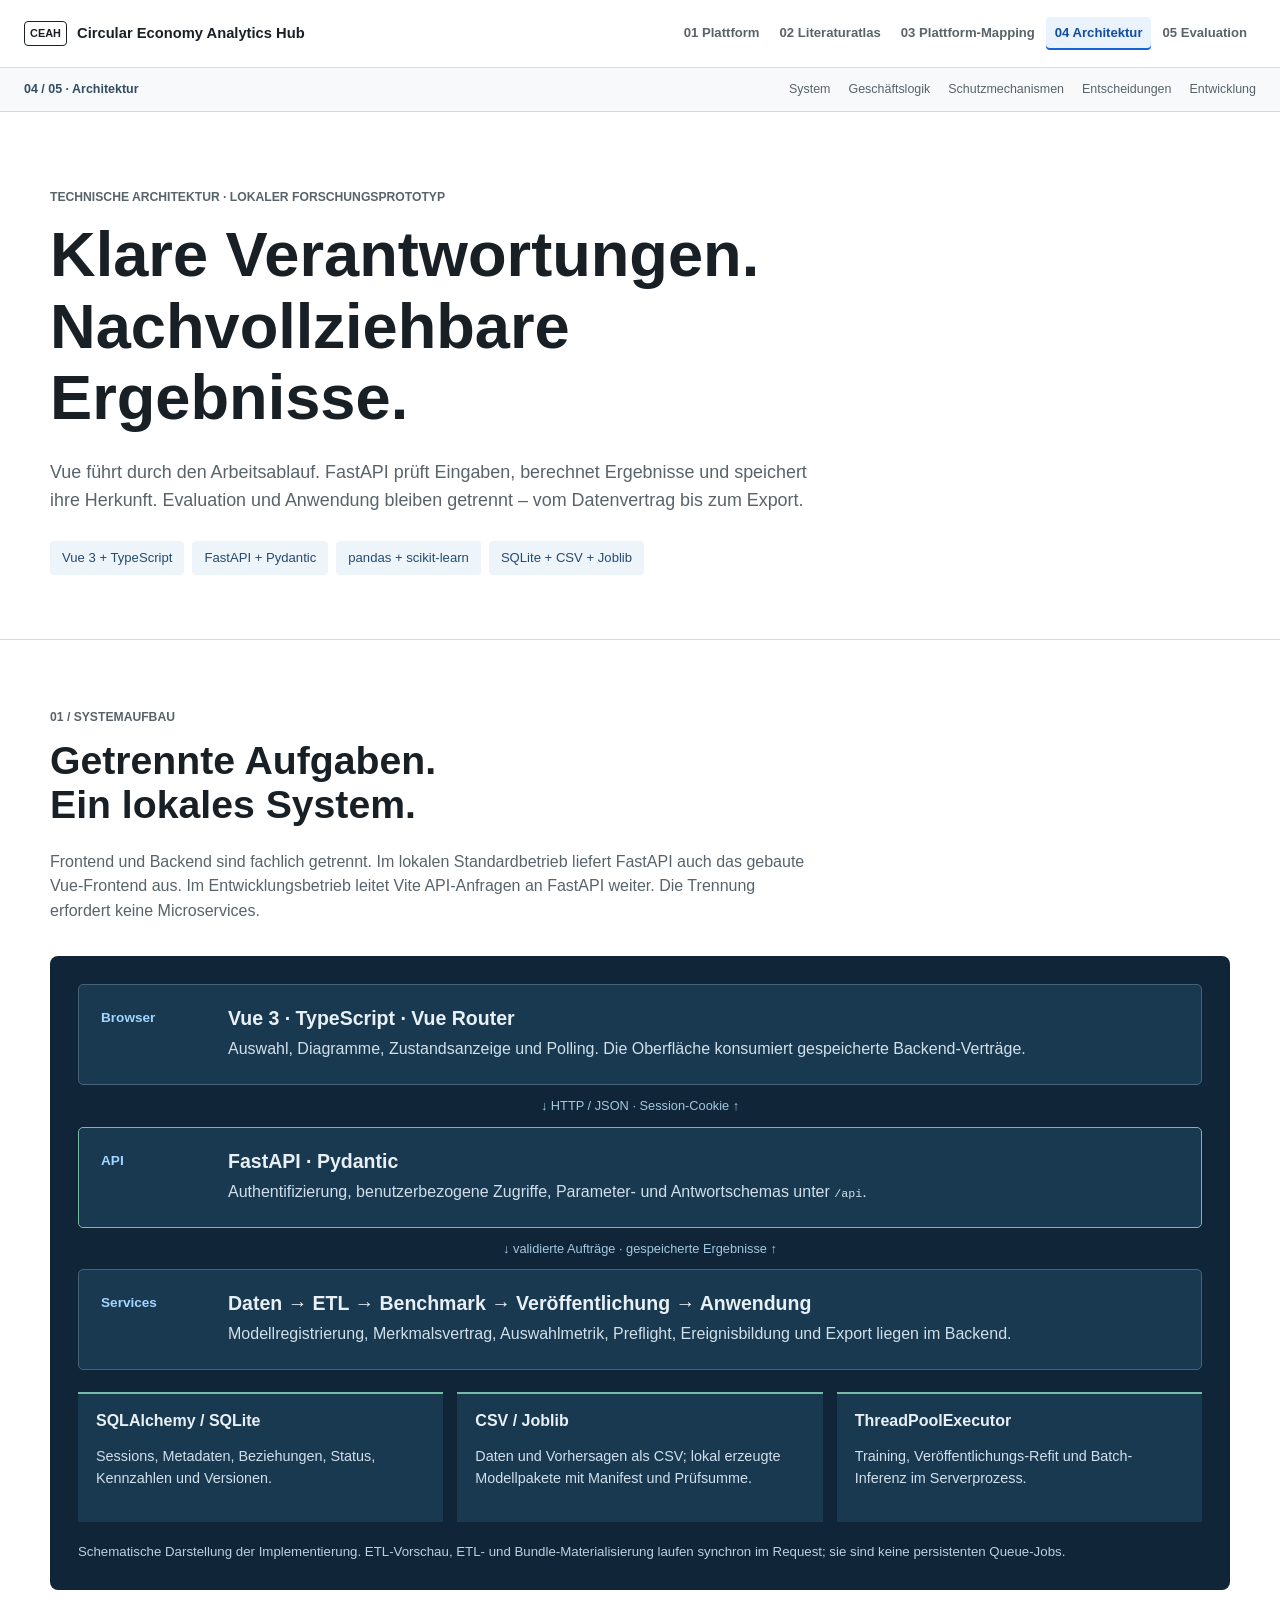
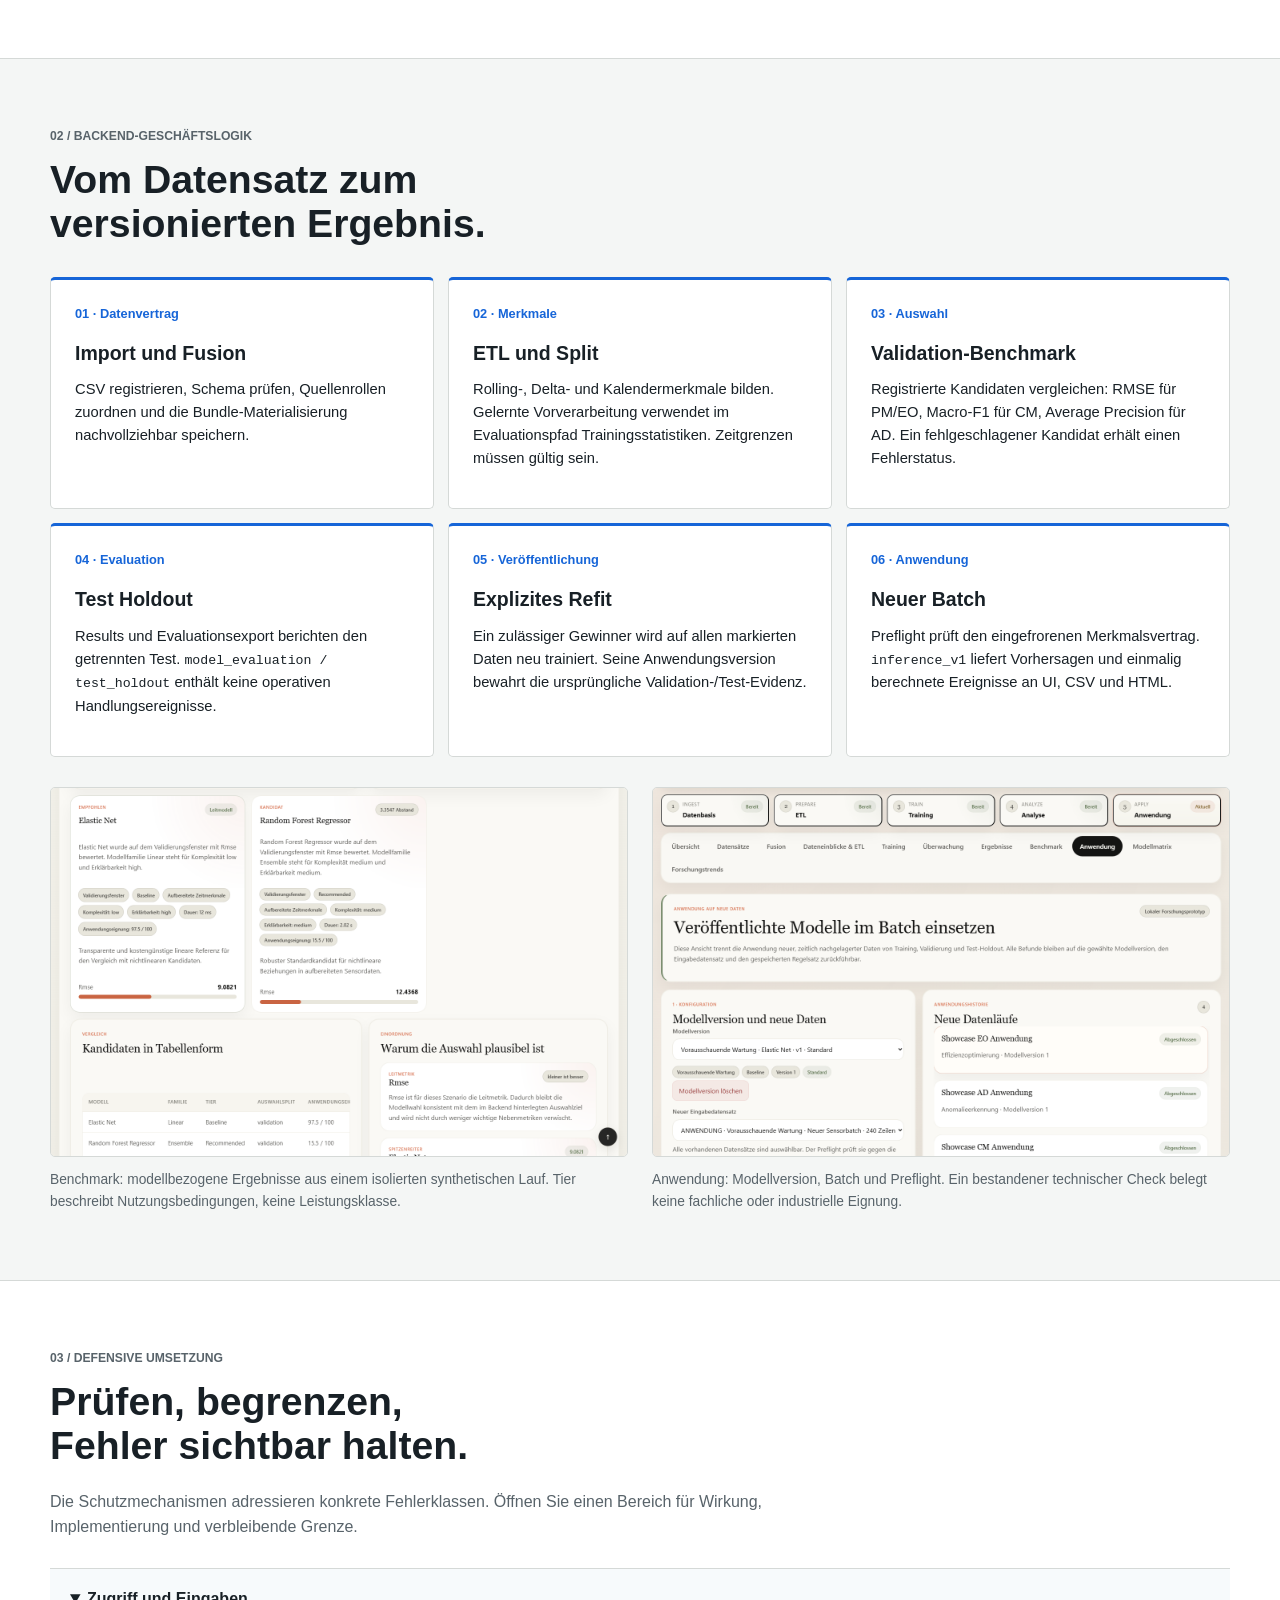
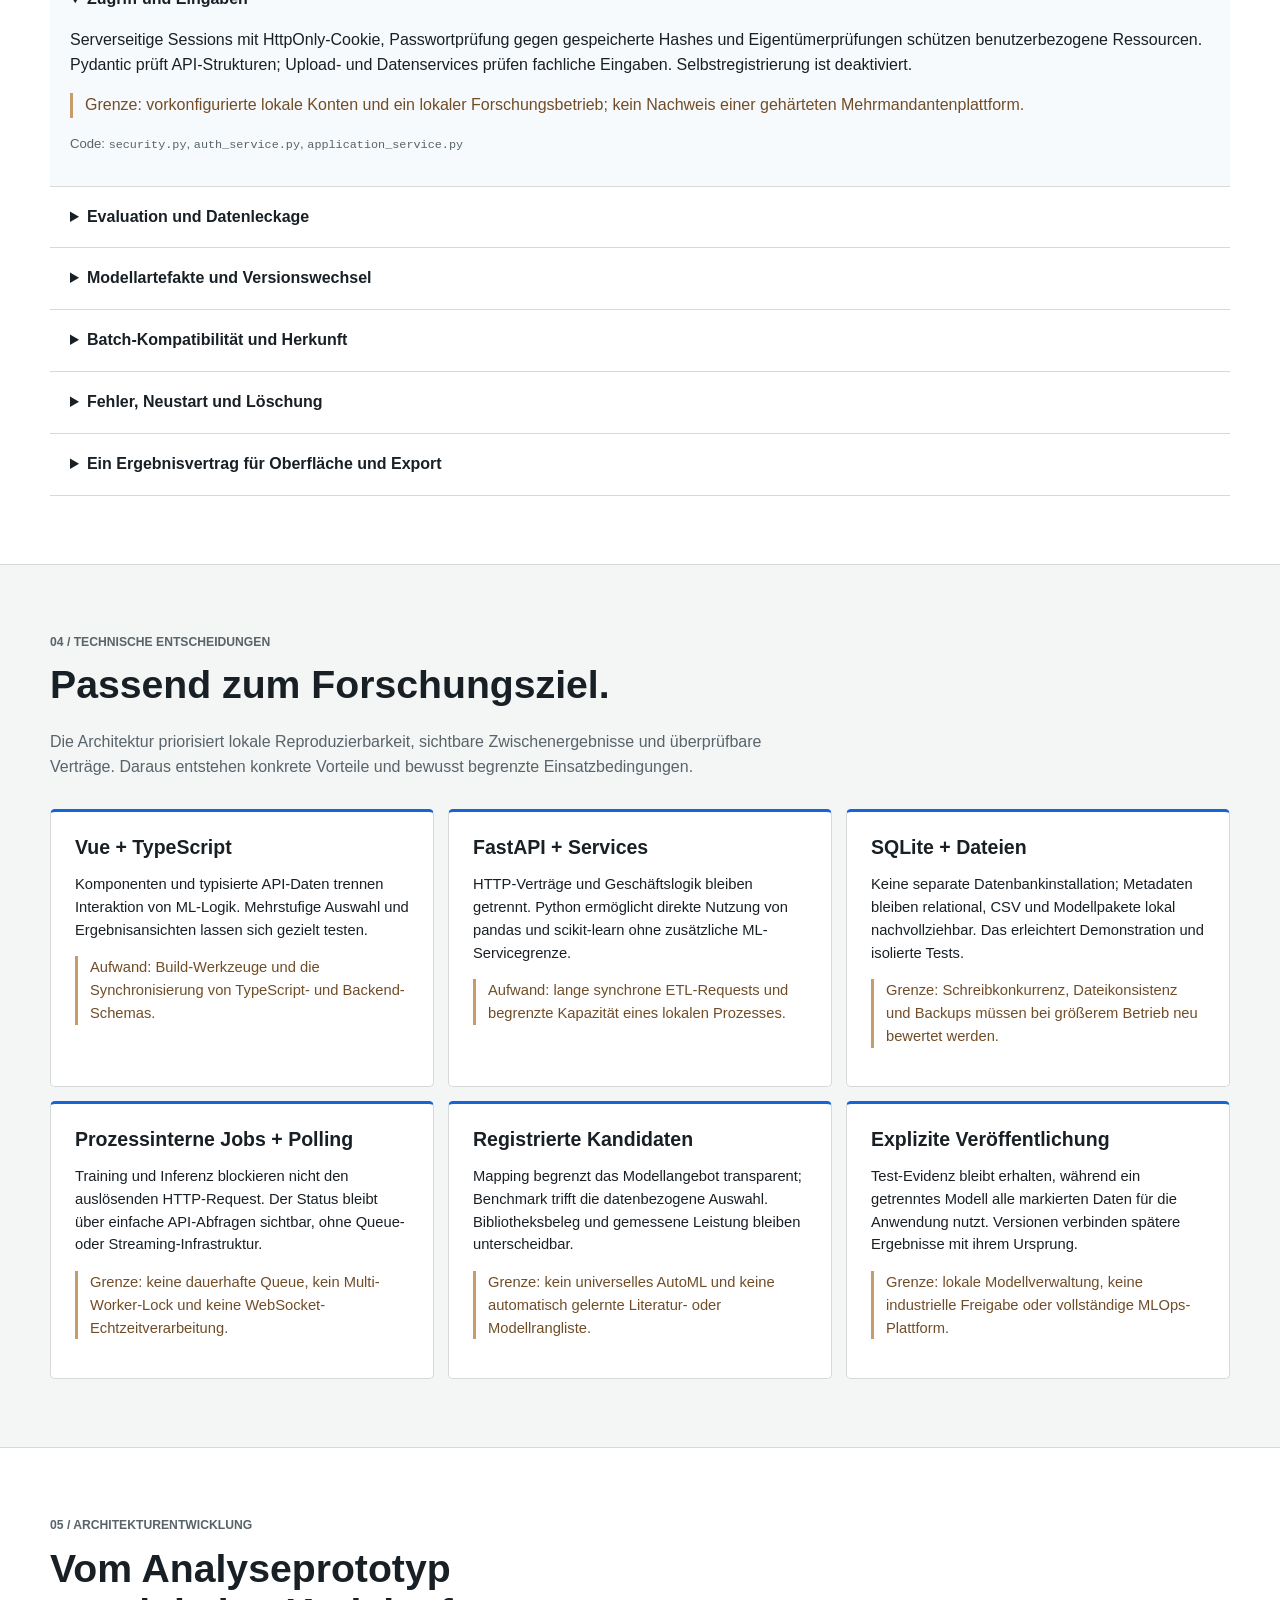
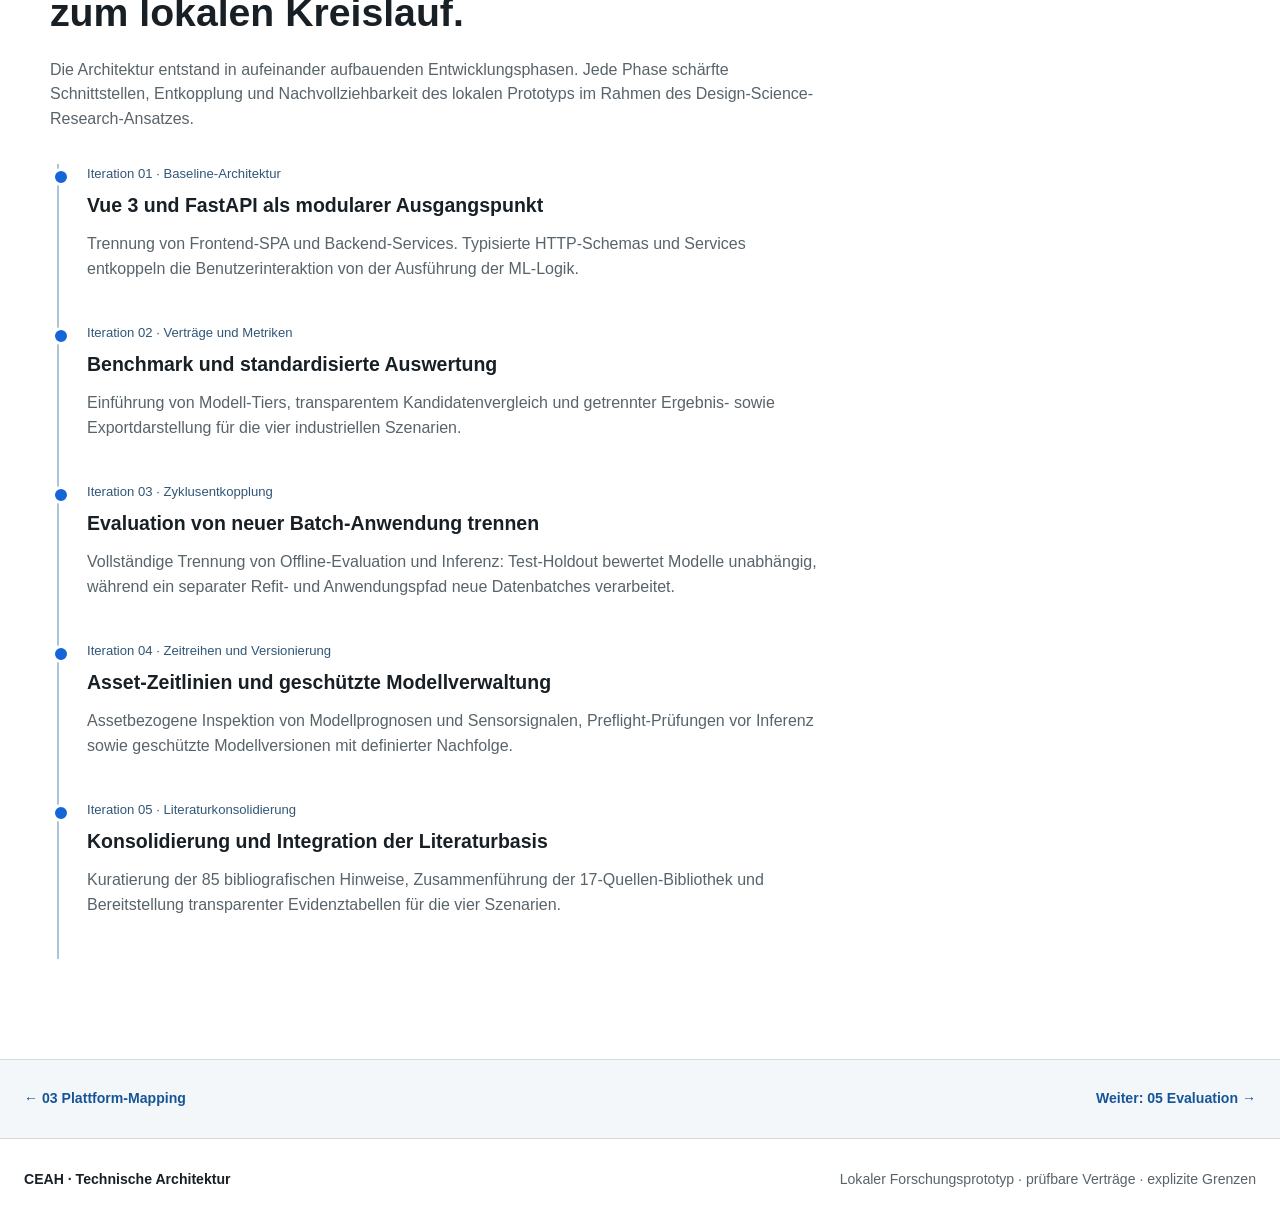
==== commit ec1812ff: "docs: align evaluation flow, remove bug confessions, and refine academic terminology" ====
--- a/architecture.html
+++ b/architecture.html
@@ -63,9 +63,9 @@
         <p>Die Schutzmechanismen adressieren konkrete Fehlerklassen. Öffnen Sie einen Bereich für Wirkung, Implementierung und verbleibende Grenze.</p>
         <div class="arch-defenses">
           <details open><summary>Zugriff und Eingaben</summary><p>Serverseitige Sessions mit HttpOnly-Cookie, Passwortprüfung gegen gespeicherte Hashes und Eigentümerprüfungen schützen benutzerbezogene Ressourcen. Pydantic prüft API-Strukturen; Upload- und Datenservices prüfen fachliche Eingaben. Selbstregistrierung ist deaktiviert.</p><p class="arch-limit">Grenze: vorkonfigurierte lokale Konten und ein lokaler Forschungsbetrieb; kein Nachweis einer gehärteten Mehrmandantenplattform.</p><p class="arch-source">Code: <code title="Modul im lokalen Forschungsartefakt">security.py</code>, <code title="Modul im lokalen Forschungsartefakt">auth_service.py</code>, <code title="Modul im lokalen Forschungsartefakt">application_service.py</code></p></details>
-          <details><summary>Evaluation und Datenleckage</summary><p>Validation bestimmt den Gewinner; Test bleibt getrennte Bewertung. Imputation wird aus dem Trainingsfenster gelernt. Veröffentlichung erzeugt ein separates Refit-Modell und überschreibt keine Testkennzahlen. Optionale Zielwerte im neuen Batch erzeugen nur nachträgliche <code>observed_metrics</code>.</p><p class="arch-limit">Offene Grenze: Bei degenerierten Zeitstempeln kann ETL auf Zeilenpositionen zurückfallen und trotzdem <code>chronological_fixed</code> melden. Ein akzeptierter Datensatz garantiert deshalb nicht automatisch echte zeitliche Trennung.</p><p class="arch-source">Code: <code title="Modul im lokalen Forschungsartefakt">etl.py</code>, <code title="Modul im lokalen Forschungsartefakt">application_executor.py</code></p></details>
+          <details><summary>Evaluation und Datenleckage</summary><p>Validation bestimmt den Gewinner; Test bleibt getrennte Bewertung. Imputation wird aus dem Trainingsfenster gelernt. Veröffentlichung erzeugt ein separates Refit-Modell und überschreibt keine Testkennzahlen. Optionale Zielwerte im neuen Batch erzeugen nur nachträgliche <code>observed_metrics</code>.</p><p class="arch-limit">Offene Grenze: Bei Zeitreihen mit degenerierten oder unzureichend aufgelösten Zeitstempeln greift im ETL ein positionsbasierter Fallback. Eine methodisch verlässliche zeitliche Trennung erfordert vorab verifizierte, kontinuierliche Zeitstempel im Eingabedatensatz.</p><p class="arch-source">Code: <code title="Modul im lokalen Forschungsartefakt">etl.py</code>, <code title="Modul im lokalen Forschungsartefakt">application_executor.py</code></p></details>
           <details><summary>Modellartefakte und Versionswechsel</summary><p>Vor dem Joblib-Laden werden Ready-Status, kontrollierter Pfad, Dateiexistenz und SHA-256 geprüft; Vertragsinhalt und Artefakt-ID erst nach der Deserialisierung. Neue Dateien entstehen temporär und werden mit <code>os.replace</code> ersetzt. Erst ein erfolgreicher Aufbau aktiviert eine neue Standardversion unter einem prozesslokalen Lock.</p><p class="arch-limit">Grenze: vertrauenswürdige lokal erzeugte Dateien und Metadaten bleiben Voraussetzung. Prüfsummen machen fremde Joblib-Dateien nicht sicher. Dateisystem und SQLite bilden keine gemeinsame verteilte Transaktion.</p><p class="arch-source">Code: <code title="Modul im lokalen Forschungsartefakt">application_executor.py</code></p></details>
-          <details><summary>Batch-Kompatibilität und Herkunft</summary><p>Preflight prüft Zeit-/Gerätespalten, Merkmale, Typen und Zeitfortsetzung bekannter Geräte. Unbekannte Geräte werden als Cold Start markiert. Eingabeprüfsummen erkennen Änderungen während des Einlesens. Modellversion und Regelsnapshot bleiben mit dem Anwendungslauf verbunden.</p><p class="arch-limit">Offene Grenzen: Die API blockiert abweichende Szenariometadaten derzeit vor dem technischen Preflight. Die Trainingsrolle eines beschrifteten Anwendungs-Presets wird noch nicht an jedem Einstieg erzwungen. Schema-Kompatibilität erkennt zudem keine beliebige fachliche Drift.</p><p class="arch-source">Code: <code title="Modul im lokalen Forschungsartefakt">application_features.py</code>, <code title="Modul im lokalen Forschungsartefakt">experiment_service.py</code></p></details>
+          <details><summary>Batch-Kompatibilität und Herkunft</summary><p>Preflight prüft Zeit-/Gerätespalten, Merkmale, Typen und Zeitfortsetzung bekannter Geräte. Unbekannte Geräte werden als Cold Start markiert. Eingabeprüfsummen erkennen Änderungen während des Einlesens. Modellversion und Regelsnapshot bleiben mit dem Anwendungslauf verbunden.</p><p class="arch-limit">Offene Grenzen: Die API erzwingt derzeit eine strikte Szenariometadaten-Übereinstimmung vor dem technischen Preflight; eine flexiblere Entkopplung mit rein informativer Warnung ist noch offen. Zudem erkennt die reine Schema- und Wertebereichsprüfung keine schleichende fachliche Konzeptdrift.</p><p class="arch-source">Code: <code title="Modul im lokalen Forschungsartefakt">application_features.py</code>, <code title="Modul im lokalen Forschungsartefakt">experiment_service.py</code></p></details>
           <details><summary>Fehler, Neustart und Löschung</summary><p>Kandidatenfehler werden im Benchmark protokolliert. Jobfehler führen zu Rollback, Aufräumen partieller Ausgaben und gespeichertem Fehlerstatus. Beim Start werden unterbrochene Anwendungsläufe und Modellaufbauten erkannt. Referenzierte Modellversionen und Versionen im Aufbau sind vor Löschung geschützt.</p><p class="arch-limit">Grenze: Die Jobs leben im Serverprozess. Neustarterkennung ist kein automatischer Wiederanlauf und keine dauerhafte verteilte Queue. Eine neue Standardversion ersetzt die bisherige erst nach erfolgreichem Aufbau.</p><p class="arch-source">Code: <code title="Modul im lokalen Forschungsartefakt">experiment_executor.py</code>, <code title="Modul im lokalen Forschungsartefakt">application_service.py</code>, <code title="Modul im lokalen Forschungsartefakt">application_executor.py</code></p></details>
           <details><summary>Ein Ergebnisvertrag für Oberfläche und Export</summary><p>Das Backend erzeugt die kanonischen <code>action_events</code> der Anwendung einmal. Oberfläche, Inferenz-CSV und HTML-Bericht verwenden denselben gespeicherten Lauf. Die Zeitreihen-API ändert nur die Ansicht, nicht Modellentscheidung oder Ereignisse.</p><p class="arch-limit">Grenze: Vertragstests prüfen Softwarekonsistenz. Sie bestätigen weder industrielle Schwellenwerte noch einen kausalen Nutzen der vorgeschlagenen Handlungsfenster.</p><p class="arch-source">Code: <code title="Modul im lokalen Forschungsartefakt">scenario_results.py</code>, <code title="Modul im lokalen Forschungsartefakt">export_service.py</code></p></details>
         </div>
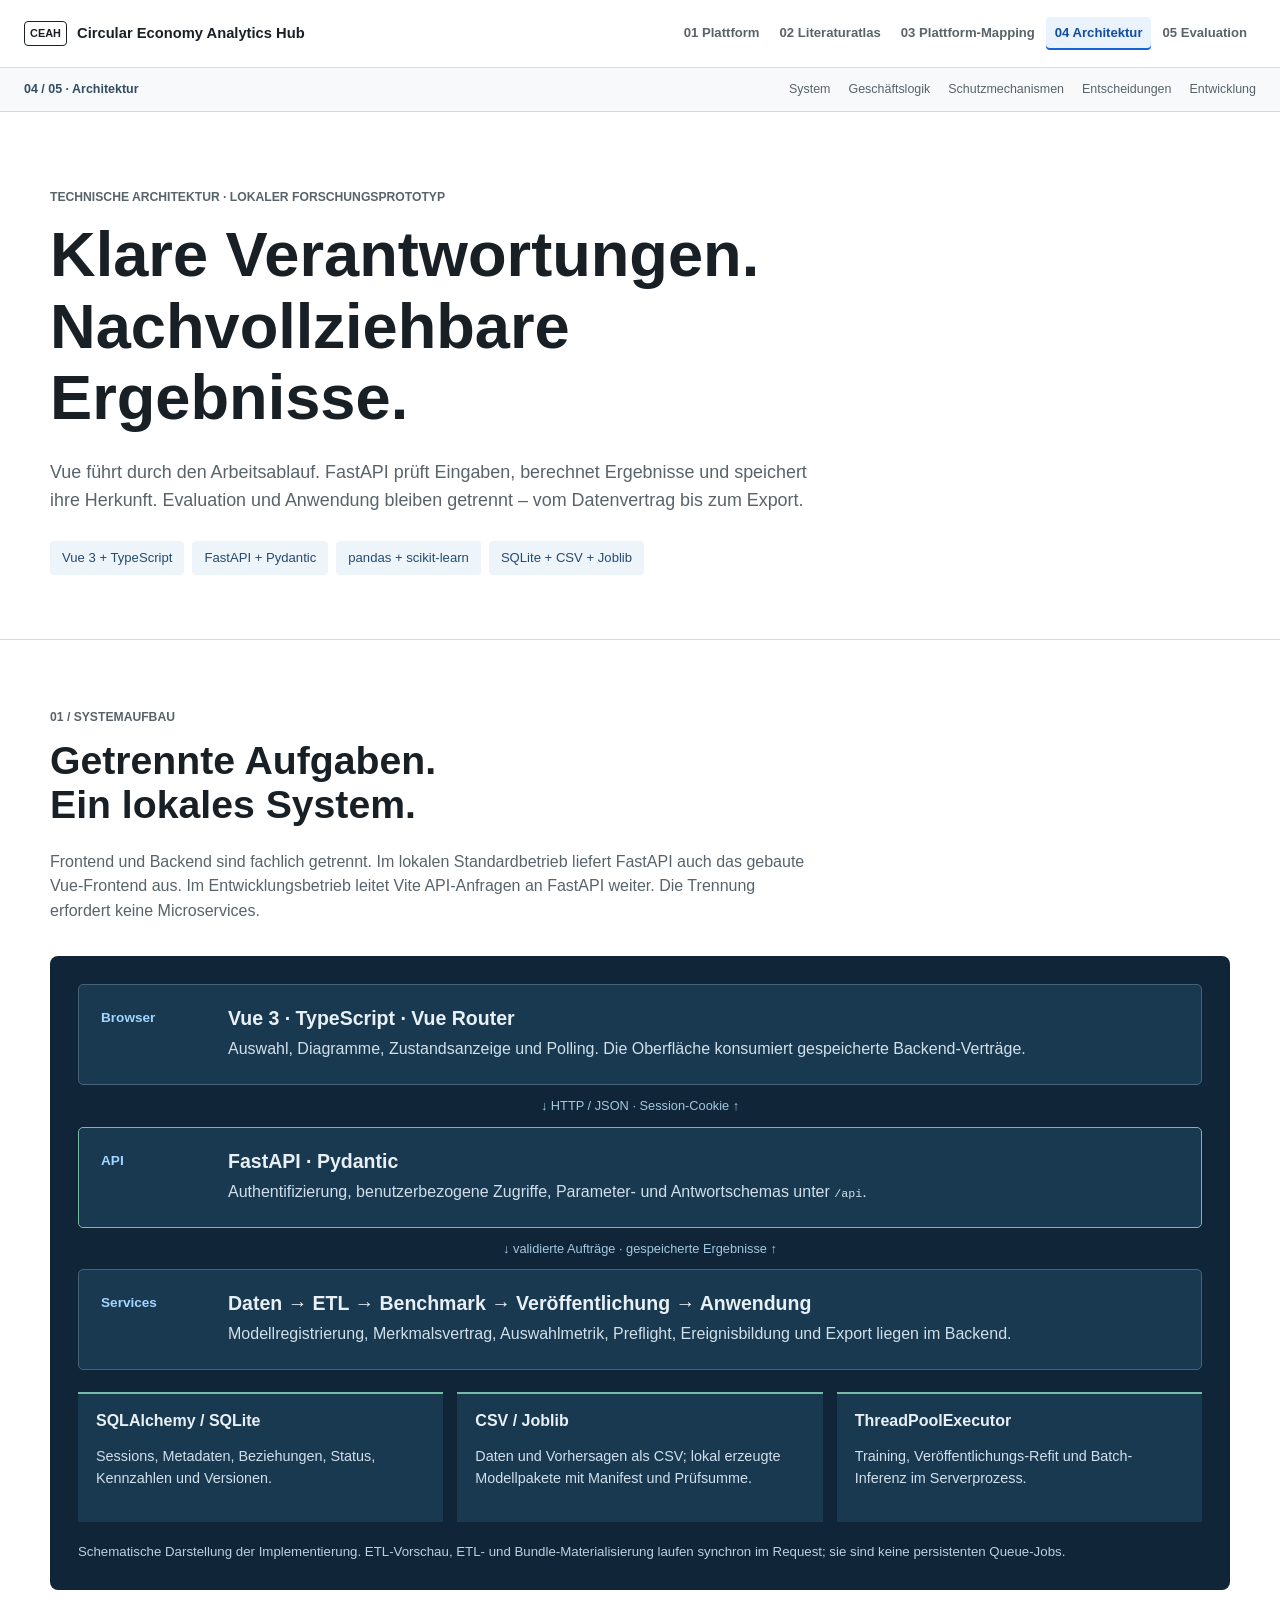
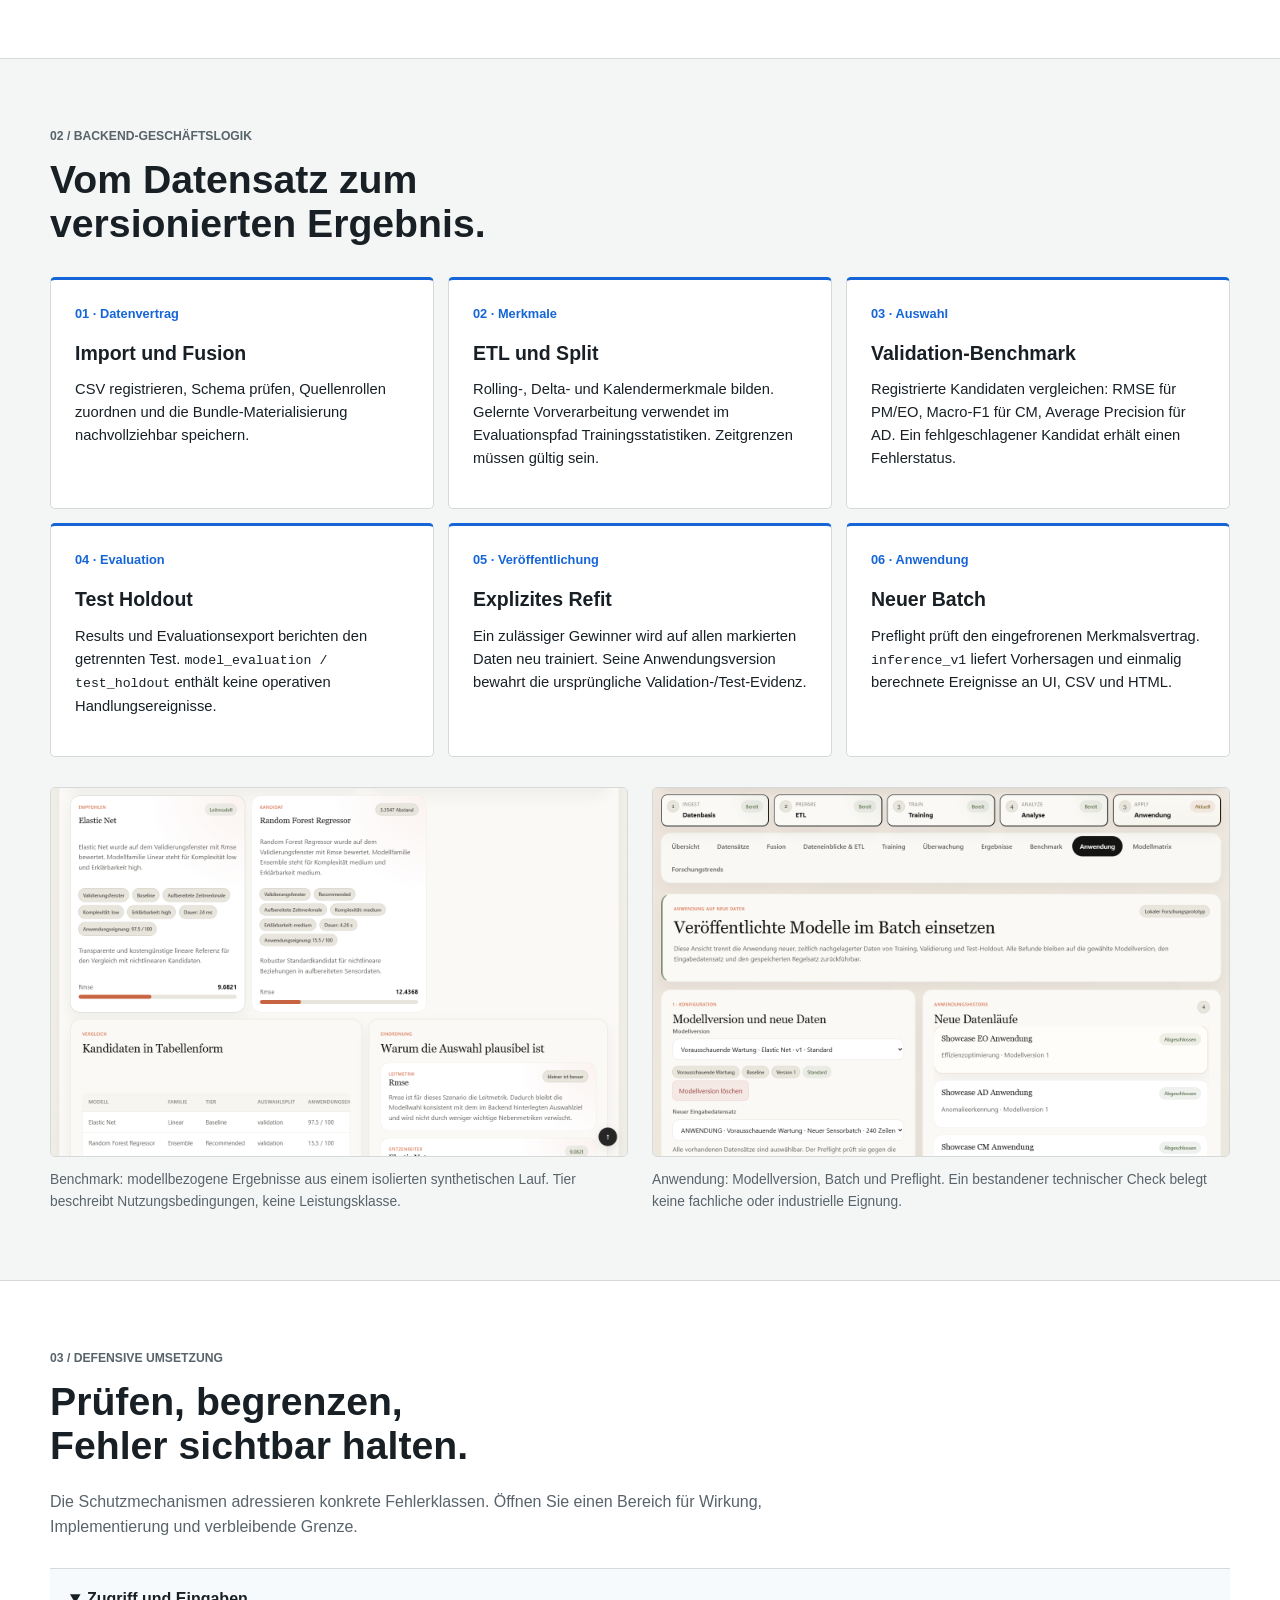
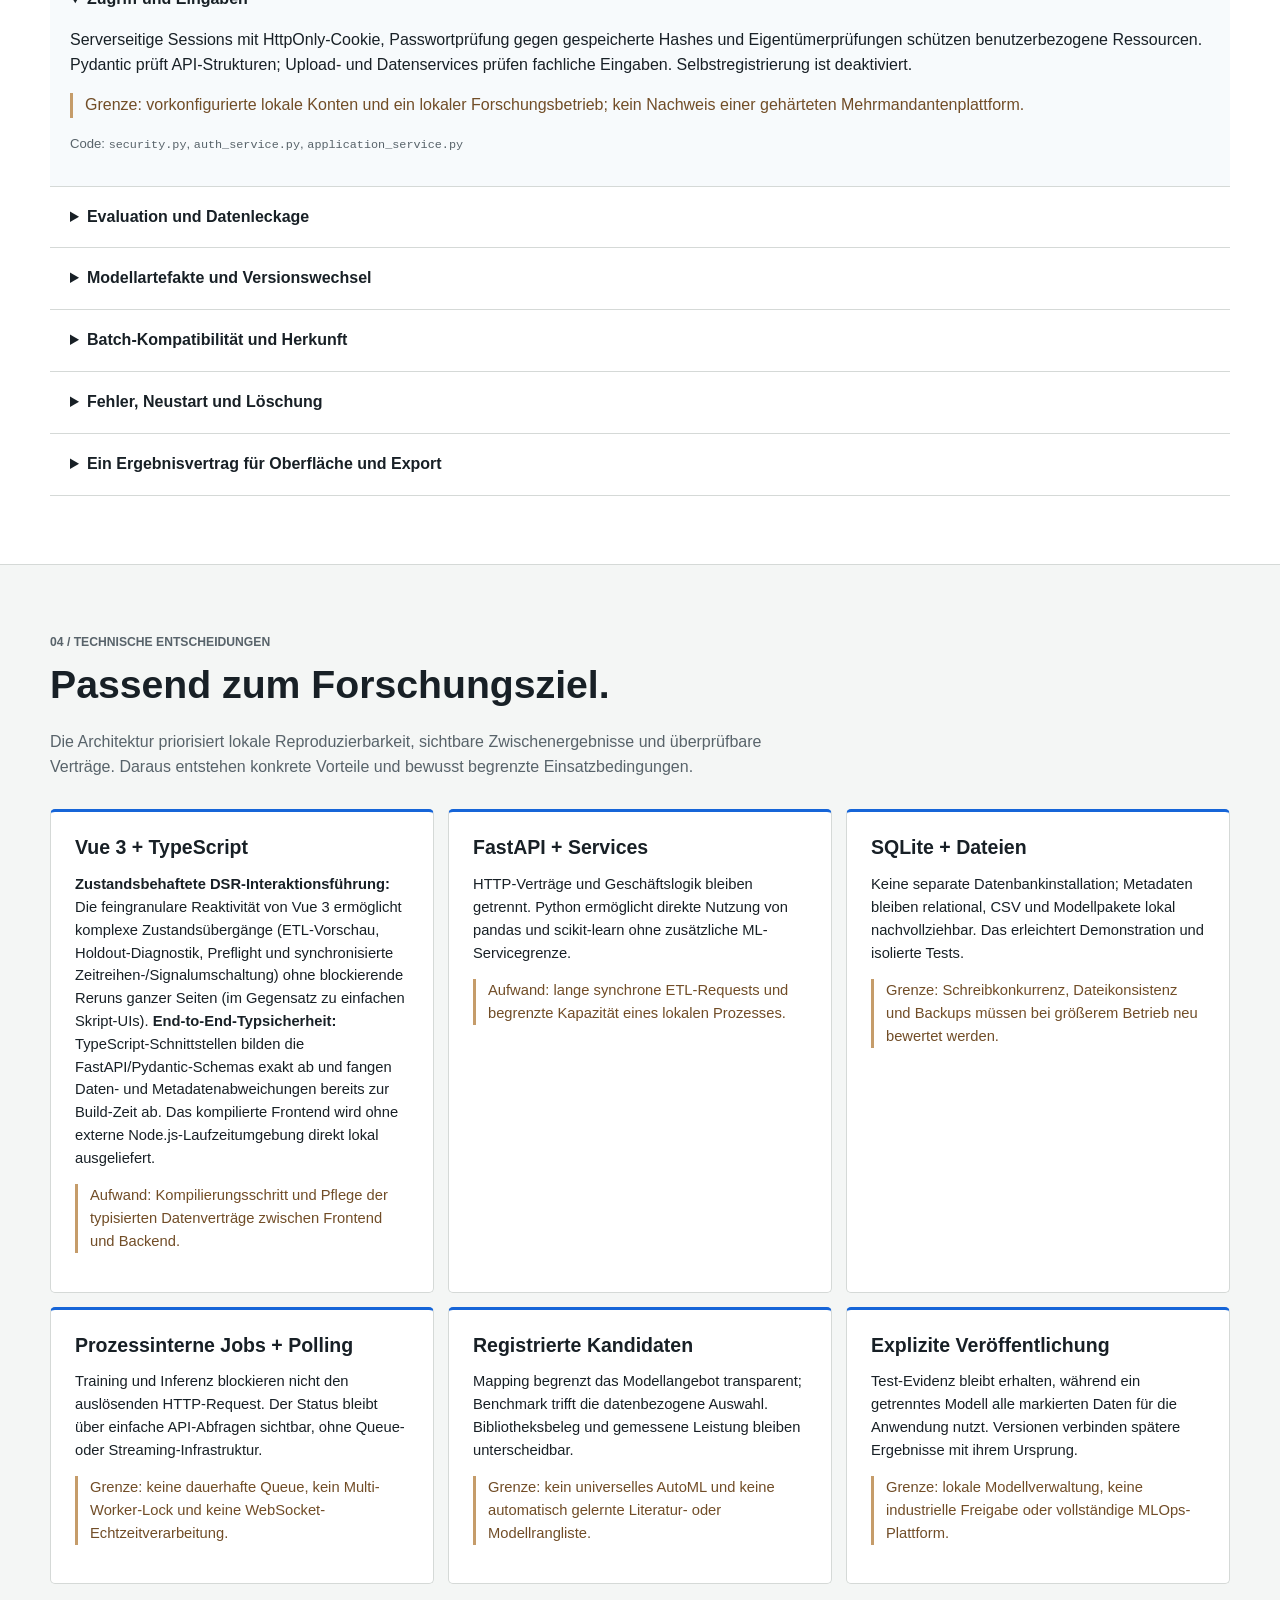
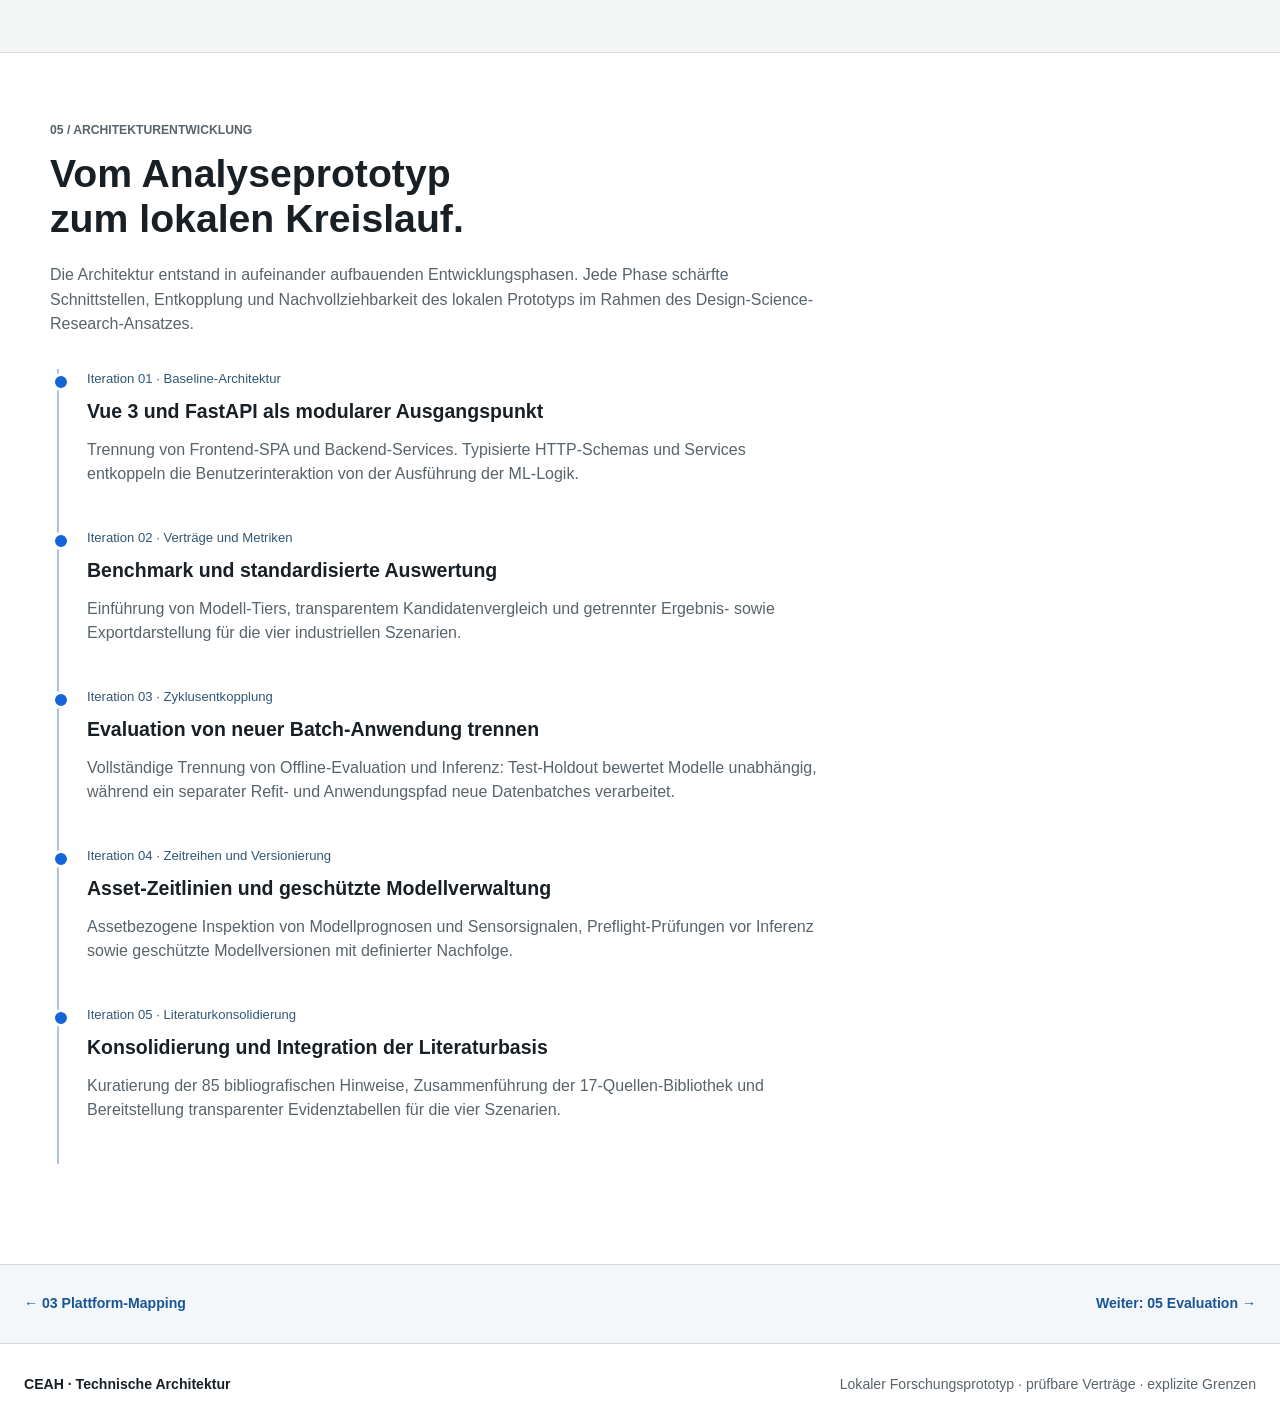
==== commit b21b32c9: "docs(showcase): enrich limitations and Vue/TS architectural rationale" ====
--- a/architecture.html
+++ b/architecture.html
@@ -75,7 +75,7 @@
     <section class="arch-section arch-soft" id="choices">
       <div class="arch-width"><p class="eyebrow">04 / Technische Entscheidungen</p><h2>Passend zum Forschungsziel.</h2><p>Die Architektur priorisiert lokale Reproduzierbarkeit, sichtbare Zwischenergebnisse und überprüfbare Verträge. Daraus entstehen konkrete Vorteile und bewusst begrenzte Einsatzbedingungen.</p>
         <div class="arch-decisions">
-          <article><h3>Vue + TypeScript</h3><p>Komponenten und typisierte API-Daten trennen Interaktion von ML-Logik. Mehrstufige Auswahl und Ergebnisansichten lassen sich gezielt testen.</p><p class="arch-limit">Aufwand: Build-Werkzeuge und die Synchronisierung von TypeScript- und Backend-Schemas.</p></article>
+          <article><h3>Vue 3 + TypeScript</h3><p><strong>Zustandsbehaftete DSR-Interaktionsführung:</strong> Die feingranulare Reaktivität von Vue 3 ermöglicht komplexe Zustandsübergänge (ETL-Vorschau, Holdout-Diagnostik, Preflight und synchronisierte Zeitreihen-/Signalumschaltung) ohne blockierende Reruns ganzer Seiten (im Gegensatz zu einfachen Skript-UIs). <strong>End-to-End-Typsicherheit:</strong> TypeScript-Schnittstellen bilden die FastAPI/Pydantic-Schemas exakt ab und fangen Daten- und Metadatenabweichungen bereits zur Build-Zeit ab. Das kompilierte Frontend wird ohne externe Node.js-Laufzeitumgebung direkt lokal ausgeliefert.</p><p class="arch-limit">Aufwand: Kompilierungsschritt und Pflege der typisierten Datenverträge zwischen Frontend und Backend.</p></article>
           <article><h3>FastAPI + Services</h3><p>HTTP-Verträge und Geschäftslogik bleiben getrennt. Python ermöglicht direkte Nutzung von pandas und scikit-learn ohne zusätzliche ML-Servicegrenze.</p><p class="arch-limit">Aufwand: lange synchrone ETL-Requests und begrenzte Kapazität eines lokalen Prozesses.</p></article>
           <article><h3>SQLite + Dateien</h3><p>Keine separate Datenbankinstallation; Metadaten bleiben relational, CSV und Modellpakete lokal nachvollziehbar. Das erleichtert Demonstration und isolierte Tests.</p><p class="arch-limit">Grenze: Schreibkonkurrenz, Dateikonsistenz und Backups müssen bei größerem Betrieb neu bewertet werden.</p></article>
           <article><h3>Prozessinterne Jobs + Polling</h3><p>Training und Inferenz blockieren nicht den auslösenden HTTP-Request. Der Status bleibt über einfache API-Abfragen sichtbar, ohne Queue- oder Streaming-Infrastruktur.</p><p class="arch-limit">Grenze: keine dauerhafte Queue, kein Multi-Worker-Lock und keine WebSocket-Echtzeitverarbeitung.</p></article>
